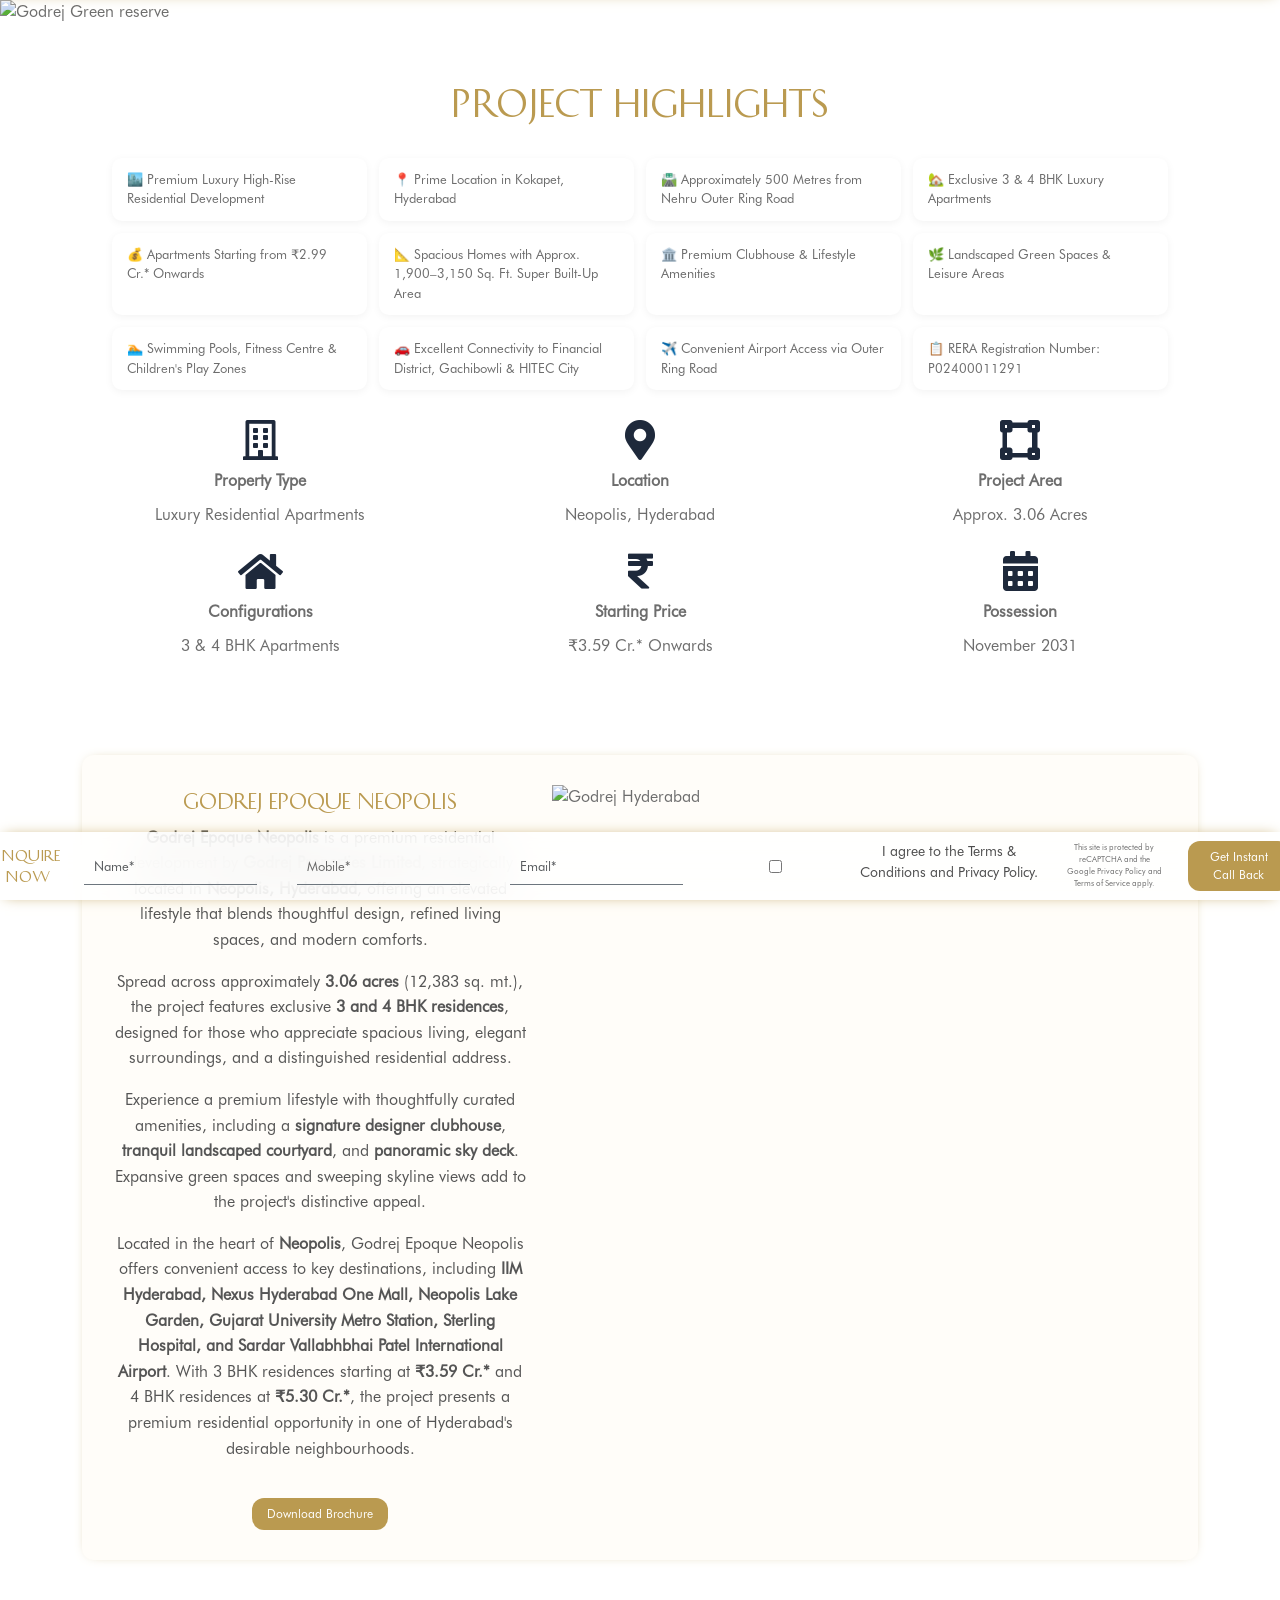
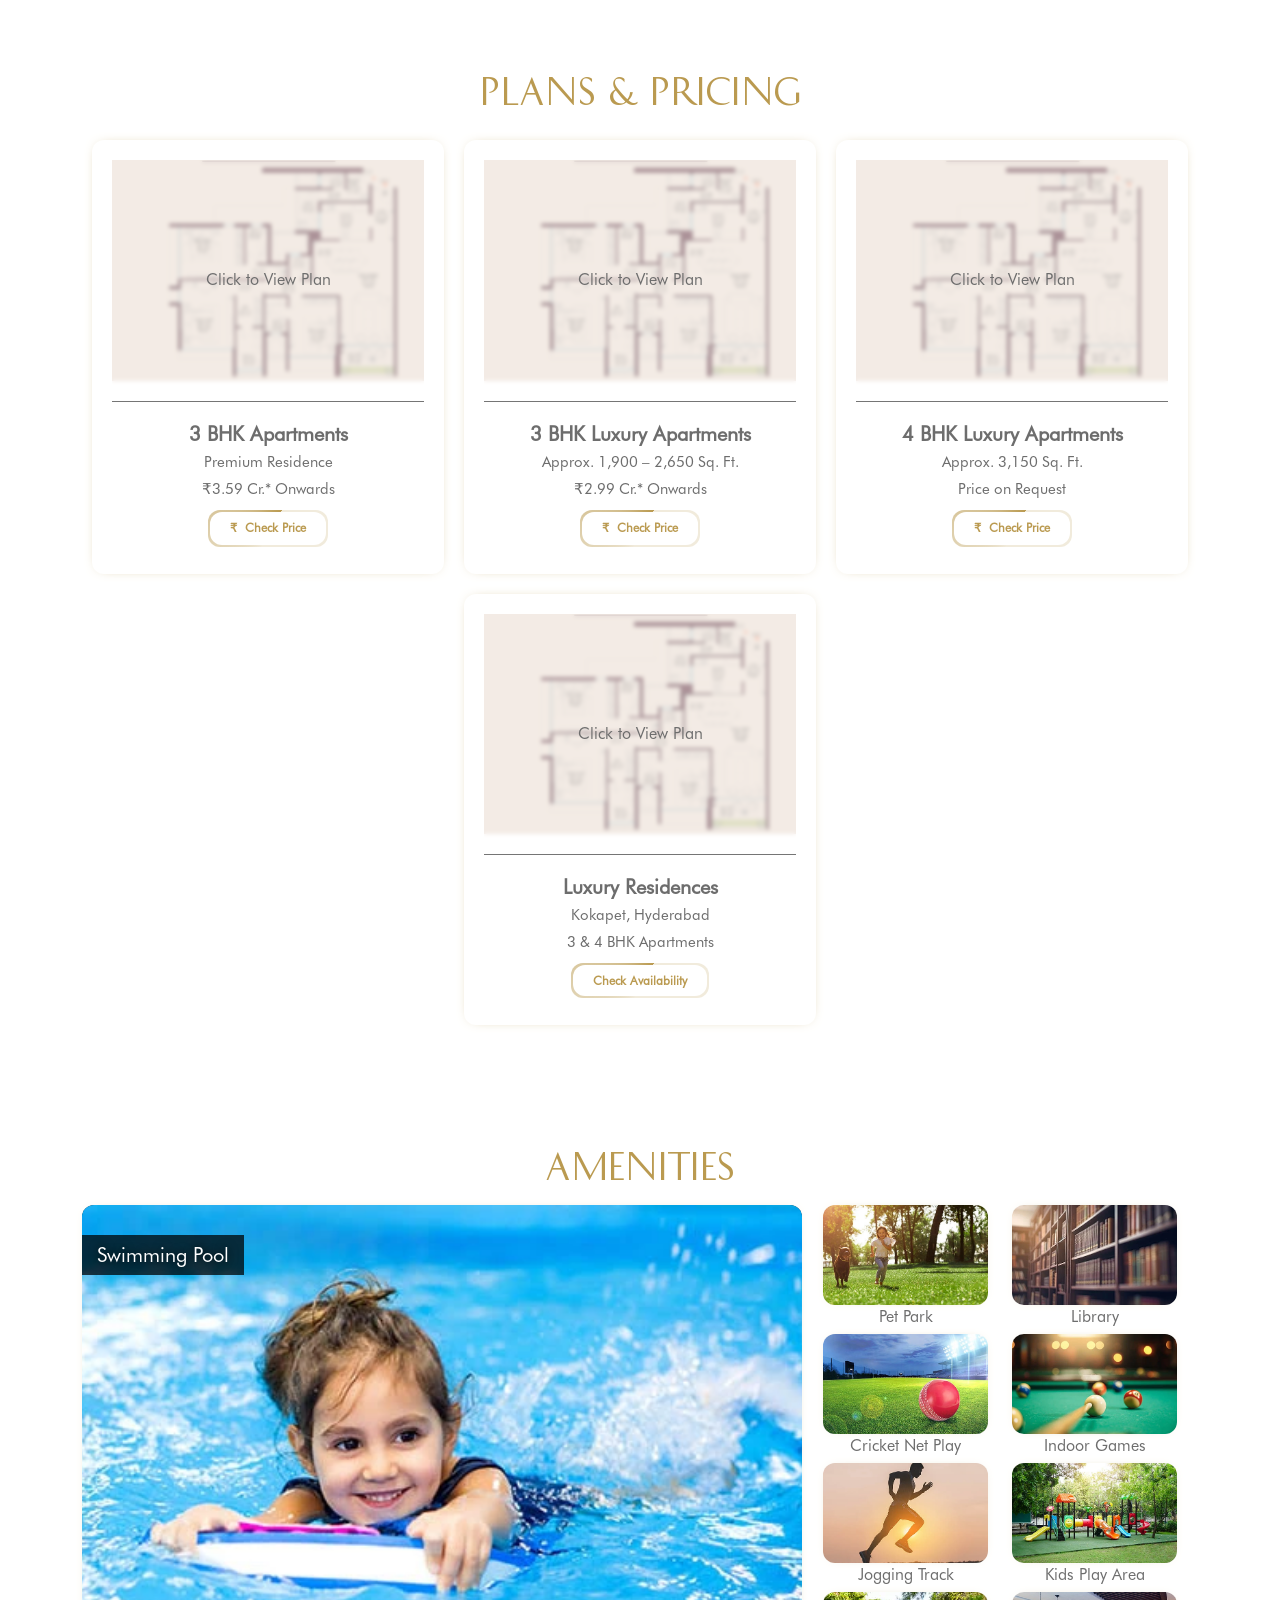
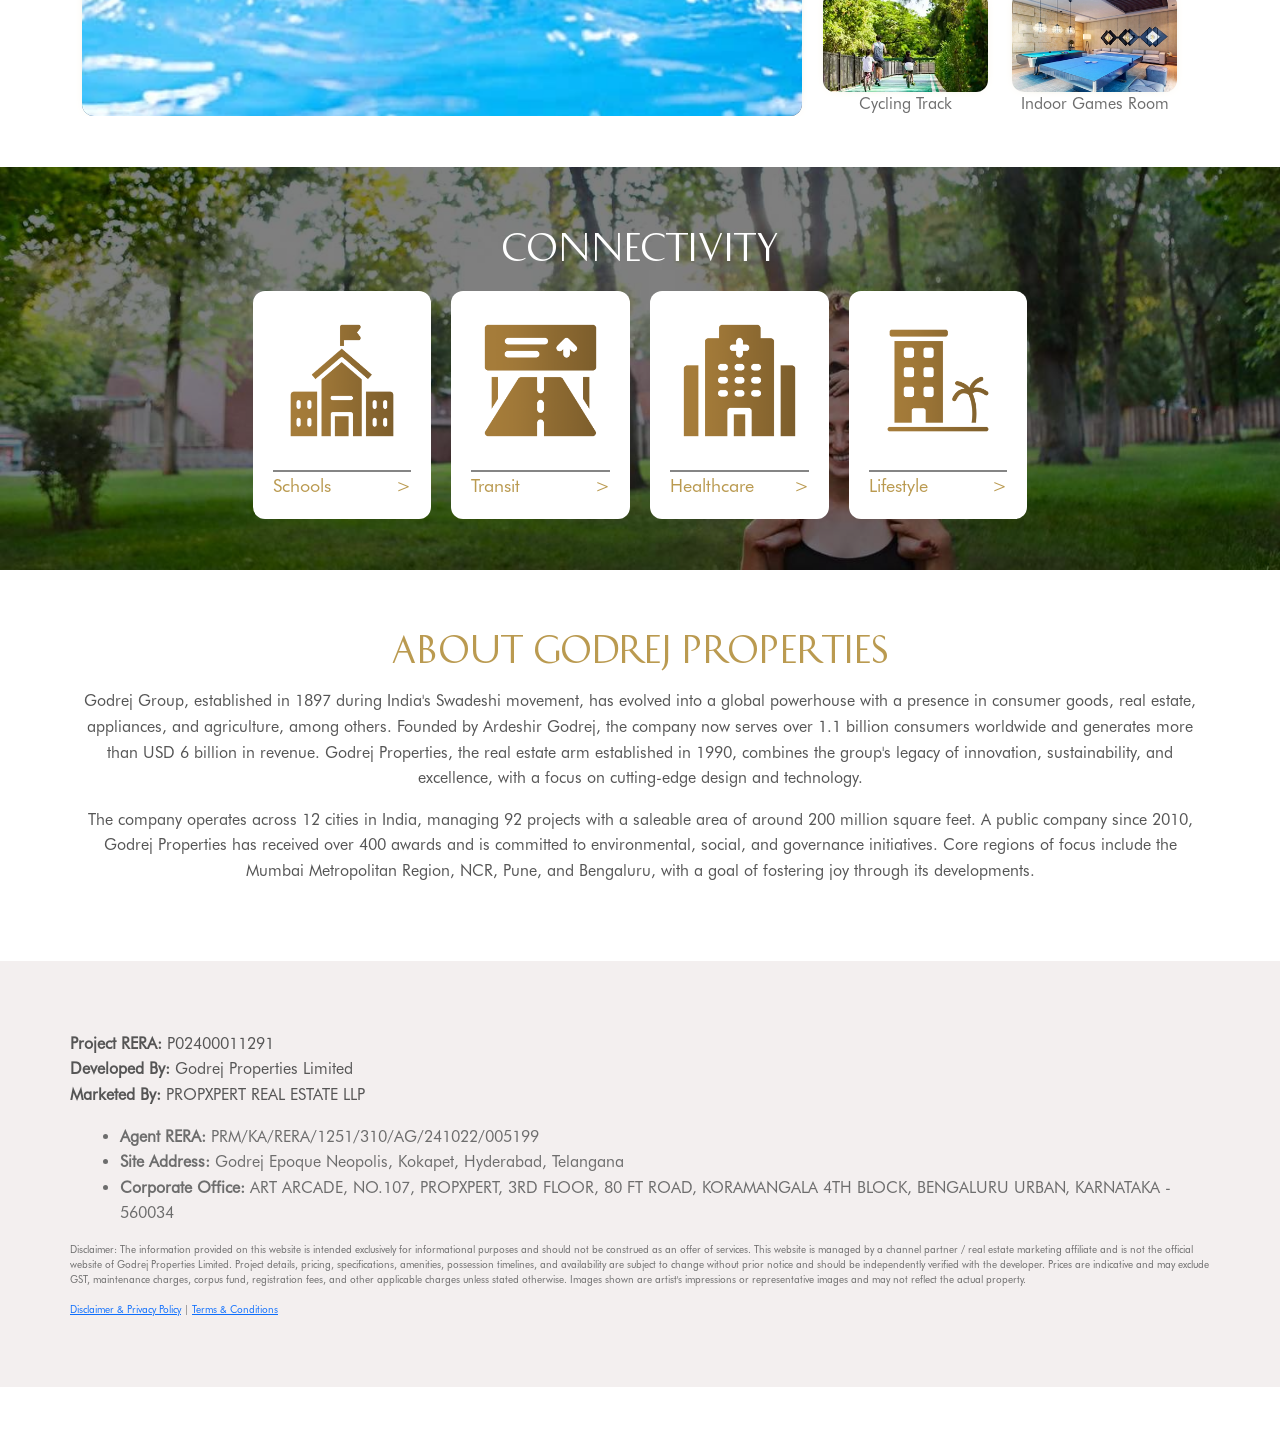
==== index.html @ 2b58d049 "first commit" ====
<!DOCTYPE html>

<html lang="en">

  <head>

    <meta charset="UTF-8">


<title>Godrej Epoque Neopolis, Kokapet, Hyderabad | 3 &amp; 4 BHK Luxury Apartments</title>

    <meta name="viewport" content="width=device-width, initial-scale=1" />



    <meta name="description" content="Godrej Epoque Neopolis – Neopolis is a premium Apartmentsted development on Old Dhamtari Road,  Hyderabad, offering Apartments from 1000–1800 sq. ft., 1000+ trees, 10+ themed gardens, world-class amenities, and exclusive pre-launch benefits.">

<meta name="keywords" content="Godrej Epoque Neopolis – Neopolis, Godrej  Hyderabad  Hyderabad, Godrej Apartments  Hyderabad, Godrej Properties  Hyderabad, Premium Apartments  Hyderabad, Old Dhamtari Road  Hyderabad, Godrej New Launch  Hyderabad, Residential Apartments  Hyderabad, Apartmentsted Development  Hyderabad, Godrej Epoque Neopolis – Neopolis  Hyderabad">





    <!-- Stylesheets -->



    <link rel="stylesheet" href="assets/css/docs.theme.min.css" media="print" onload="this.media='all'" />

    <noscript><link rel="stylesheet" href="assets/css/docs.theme.min.css"></noscript>

	  <link href="https://cdnjs.cloudflare.com/ajax/libs/font-awesome/5.15.1/css/all.min.css" rel="stylesheet" type="text/css" />





    <!-- Owl Stylesheets -->

    <link

      rel="stylesheet"

      href="assets/owlcarousel/owl.carousel.min.css"

       media="print" onload="this.media='all'"

    />

    <link

      rel="stylesheet"

      href="assets/owlcarousel/owl.theme.default.min.css"

       media="print" onload="this.media='all'"

    />





    <!-- Fonts -->



    <link rel="preconnect" href="https://fonts.googleapis.com">

    <link rel="preconnect" href="https://fonts.gstatic.com" crossorigin>



    <link rel="preload" href="https://fonts.googleapis.com/css2?family=Nanum+Myeongjo:wght@400;700;800&display=swap">



<!-- <link rel="icon" href="img/godrejfavicon.png" type="image/png"> -->

    <!-- Bootstrap -->



    <link href="https://cdn.jsdelivr.net/npm/bootstrap@5.1.3/dist/css/bootstrap.min.css" rel="stylesheet" crossorigin="anonymous" media="print" onload="this.media='all'" />

    <noscript><link rel="stylesheet" href="https://cdn.jsdelivr.net/npm/bootstrap@5.1.3/dist/css/bootstrap.min.css"></noscript>







    <link

      rel="stylesheet"

      href="https://cdn.jsdelivr.net/npm/intl-tel-input@24.3.4/build/css/intlTelInput.css"

    />

    <script

      src="https://code.jquery.com/jquery-3.7.1.min.js"

      integrity="sha256-/JqT3SQfawRcv/BIHPThkBvs0OEvtFFmqPF/lYI/Cxo="

      crossorigin="anonymous"

    ></script>

    <script src="https://code.jquery.com/ui/1.13.1/jquery-ui.min.js"></script>

    <link rel="stylesheet" href="https://code.jquery.com/ui/1.13.1/themes/base/jquery-ui.css">



    <link rel="stylesheet" href="css/slide-to-submit.css" />

 <script src="assets/owlcarousel/owl.carousel.min.js" ></script>

 <link rel="stylesheet" href="css/main.css" />








<style>



html,body{

  padding: 0;

  margin: 0;

  color: #6d6d6d;

}





</style>





<!-- Meta Pixel Code -->

<script>

!function(f,b,e,v,n,t,s)

{if(f.fbq)return;n=f.fbq=function(){n.callMethod?

n.callMethod.apply(n,arguments):n.queue.push(arguments)};

if(!f._fbq)f._fbq=n;n.push=n;n.loaded=!0;n.version='2.0';

n.queue=[];t=b.createElement(e);t.async=!0;

t.src=v;s=b.getElementsByTagName(e)[0];

s.parentNode.insertBefore(t,s)}(window, document,'script',

'https://connect.facebook.net/en_US/fbevents.js');

fbq('init', '1120155716761265');

fbq('track', 'PageView');

</script>

<noscript><img height="1" width="1" style="display:none"

src="https://www.facebook.com/tr?id=1120155716761265&ev=PageView&noscript=1"

/></noscript>

<!-- End Meta Pixel Code -->





  </head>



  <body class="FuturaBT-Book">



    <header>

         <div class="inner">

        <nav class="navbar navbar-expand-lg bg-body-tertiary">

          <div class="container-fluid">

            <a class="navbar-brand" href="#">

              <img loading="lazy" alt="Godrej  Hyderabad" src="./img/godrej_properties_logo.svg">



            </a>

            <button

              class="navbar-toggler"

              type="button"

              data-bs-toggle="collapse"

              data-bs-target="#navbarNav"

              aria-controls="navbarNav"

              aria-expanded="false"

              aria-label="Toggle navigation"

            >

              <span class="navbar-toggler-icon">



              </span>

            </button>

            <div class="collapse navbar-collapse" id="navbarNav">

              <ul class="navbar-nav">

                <li class="nav-item">

                  <a

                    class="nav-link active"

                    id="homenav"

                    aria-current="page"

                    href="#"

                    >Home</a

                  >

                </li>

                <li class="nav-item">

                  <a class="nav-link" href="#Highlights">Overview</a>

                </li>



                <li class="nav-item">

                  <a class="nav-link" href="#Configuration">Pricing</a>

                </li>



    <li class="nav-item">

                  <a class="nav-link" href="#Gallery">Gallery</a>

                </li>



                <li class="nav-item">

                  <a class="nav-link" href="#Aminities">Amenities</a>

                </li>





                <li class="nav-item">

                  <a class="nav-link" href="#Location">Connectivity</a>

                </li>

                <li class="nav-item">

                  <a class="nav-link" href="#About">About Developer</a>



                </li>

                <!-- <li class="nav-item">

                        <a class="nav-link disabled" aria-disabled="true">Disabled</a>

                      </li> -->

              </ul>

            </div>



              <div style="display: flex; align-items: center;" class="hidNavmenu">



              <div class="poppins-semibold hideContact phoneEnq poppins-regular" style="font-size: 14px; margin-right: 10px;">

                    <img loading="lazy" alt="Ocean Towers" style="width: 30px" src="./img/callus.gif" alt="">

                    +91 8971140300



              </div>

              <button

              class="enquireNowBtn formPopTrigger"

              data-formtype="Download Brochure"

            >

              <!-- <img loading="lazy" alt="Godrej City" src="./img/downloadnew.gif" alt=""> -->



              Download Brochure

            </button>

            </div>

            <button

              class="enquireNowBtn formPopTrigger"

              id="popload"

              style="display: none"

              data-formtype="Enquire Now"

            >

              Enquire Now

            </button>

          </div>

        </nav>

      </div>

    </header>



    <section class="banner active" id="banner">

      <div class="bannerShrink">



	<div class="carousel-item active">

					<img src="./img/Neopolis_banner.avif" class="d-none d-md-block" style="width: 100%;" alt="Godrej Green reserve">

					<img src="./img/Godrej_Epoque Neopolis_vertical.png" class="d-block d-md-none full-screen-img" alt="Godrej Green reserve">

				</div>



  <!-- <video class="videobanner" autoplay="" muted="" loop="" playsinline="" id="vid" preload="auto" class="fullscreen-bg__video">

        <source class="item" src="./img/greenbn.mp4" poster="thumb-without-logo.png" type="video/mp4" media="(max-width: 768px)" type="video/mp4">

        <source class="item" src="./img/bannermn.mp4" poster="thumb-without-logo.png" media="(min-width: 769px)" type="video/mp4">



      </video> -->



       


          <!-- <div class="offerImage">

            <img loading="lazy" src="./img/banner.png" alt="">

          </div> -->











        </div>



      </div>



    </section>







    <!-- hello -->



    <section class="Highlights" id="Highlights" data-index="">

 <div class="container">

  <div class="top">
    <div class="sectitle HistoryPro">Project Highlights</div>
  </div>


<div class="highlight-grid">

  <div class="highlight-item">🏙️ Premium Luxury High-Rise Residential Development</div>

  <div class="highlight-item">📍 Prime Location in Kokapet, Hyderabad</div>

  <div class="highlight-item">🛣️ Approximately 500 Metres from Nehru Outer Ring Road</div>

  <div class="highlight-item">🏡 Exclusive 3 &amp; 4 BHK Luxury Apartments</div>

  <div class="highlight-item">💰 Apartments Starting from ₹2.99 Cr.* Onwards</div>

  <div class="highlight-item">📐 Spacious Homes with Approx. 1,900–3,150 Sq. Ft. Super Built-Up Area</div>

  <div class="highlight-item">🏛️ Premium Clubhouse &amp; Lifestyle Amenities</div>

  <div class="highlight-item">🌿 Landscaped Green Spaces &amp; Leisure Areas</div>

  <div class="highlight-item">🏊 Swimming Pools, Fitness Centre &amp; Children's Play Zones</div>

  <div class="highlight-item">🚗 Excellent Connectivity to Financial District, Gachibowli &amp; HITEC City</div>

  <div class="highlight-item">✈️ Convenient Airport Access via Outer Ring Road</div>

  <div class="highlight-item">📋 RERA Registration Number: P02400011291</div>

</div>


</div>


<div class="container">

  <div class="types">

  <ul class="property-list">

  <li>
    <div>
      <i class="far fa-building"></i>
      <strong>Property Type</strong>
      <span>Luxury Residential Apartments</span>
    </div>
  </li>

  <li>
    <div>
      <i class="fas fa-map-marker-alt"></i>
      <strong>Location</strong>
      <span>Neopolis, Hyderabad</span>
    </div>
  </li>

  <li>
    <div>
      <i class="fas fa-vector-square"></i>
      <strong>Project Area</strong>
      <span>Approx. 3.06 Acres</span>
    </div>
  </li>

  <li>
    <div>
      <i class="fas fa-home"></i>
      <strong>Configurations</strong>
      <span>3 &amp; 4 BHK Apartments</span>
    </div>
  </li>

  <li>
    <div>
      <i class="fas fa-rupee-sign"></i>
      <strong>Starting Price</strong>
      <span>₹3.59 Cr.* Onwards</span>
    </div>
  </li>

  <li>
    <div>
      <i class="fas fa-calendar-alt"></i>
      <strong>Possession</strong>
      <span>November 2031</span>
    </div>
  </li>

</ul>

  </div>

</div>


  <br />
  <br />
  <br />
  <br />


  <div class="container">

    <div class="downloadBrochureOuter altBack">

      <div class="row">

      <div class="col-12 col-md-5">

  <div class="dnTextOuter">

   <div class="dnTextInner" style="font-size: 14px;">

  <div class="sectitle HistoryPro appearText"
       style="margin-bottom:10px; font-size:20px;">
    Godrej Epoque Neopolis
  </div>

  <div class="aboutContent">

    <p>
      <strong>Godrej Epoque Neopolis</strong> is a premium residential development by
      <strong>Godrej Properties Limited</strong>, strategically located in
      <strong>Neopolis, Hyderabad</strong>, offering an elevated lifestyle
      that blends thoughtful design, refined living spaces, and modern comforts.
    </p>

    <p>
      Spread across approximately <strong>3.06 acres</strong>
      (12,383 sq. mt.), the project features exclusive
      <strong>3 and 4 BHK residences</strong>, designed for those who appreciate
      spacious living, elegant surroundings, and a distinguished residential address.
    </p>

    <p>
      Experience a premium lifestyle with thoughtfully curated amenities,
      including a <strong>signature designer clubhouse</strong>,
      <strong>tranquil landscaped courtyard</strong>, and
      <strong>panoramic sky deck</strong>. Expansive green spaces and sweeping
      skyline views add to the project's distinctive appeal.
    </p>

    <p>
      Located in the heart of <strong>Neopolis</strong>, Godrej Epoque Neopolis offers
      convenient access to key destinations, including
      <strong>IIM Hyderabad, Nexus Hyderabad One Mall, Neopolis Lake Garden,
      Gujarat University Metro Station, Sterling Hospital, and Sardar Vallabhbhai
      Patel International Airport</strong>. With 3 BHK residences starting at
      <strong>₹3.59 Cr.*</strong> and 4 BHK residences at
      <strong>₹5.30 Cr.*</strong>, the project presents a premium residential
      opportunity in one of Hyderabad's desirable neighbourhoods.
    </p>

    <!-- <p>
      The project has an expected possession timeline of
      <strong>November 2031</strong>. Discover thoughtfully designed residences
      that bring together contemporary architecture, lifestyle amenities, and
      urban connectivity.
    </p> -->

  </div>

  <br>

  <div class="dnBroBtnOuter">

    <a href="./brochure.pdf"
       id="aboutDB"
       download="Godrej-Epoque Neopolis-Brochure">

      <button
        class="enquireNowBtn formPopTrigger appearText zoomIn"
        data-formtype="Download Brochure">

        Download Brochure

      </button>

    </a>

  </div>

</div>

  </div>

</div>

        <div class="col-12 col-md-7">

          <div class="dnHeroimageOuter videoTigger appearText zoomIn"
               id="mainVideo">

            <img
              loading="lazy"
              src="./img/Neopolis_over.png"
              alt="Godrej  Hyderabad">

          </div>

        </div>

      </div>

    </div>

  </div>

</section>





    <style>

      .custom0 .item{

        transition: .2s ease-in;

      }

      .owlactiveclass{

        transform: scale(1.1) !important;

      }

    </style>

    <script>

      $(document).ready(function () {

        var owl = $(".custom0");



        owl.owlCarousel({

          margin: 20,

          nav: true,

          loop: false,

          dots: false,



          responsive: {

            0: {

              loop: true,

              margin: 10,

              center: true,

              startPosition: 0,

              nav: true,

              navElement: "v",

              slideBy: 1,

              // autoWidth: true,

              items: 1.3,

            },

            600: {

              items: 3,

            },

            1000: {

              loop: true,

              center: true,

              dots: false,

              startPosition: 0,

              nav: true,

              navElement: "v",

              slideBy: 1,

              // autoWidth: true,

              items: 4,

            },

            // 1380: {

            //   loop: false,

            //   center: true,

            //   dots: false,

            //   startPosition: 1,

            //   nav: true,

            //   // autoWidth: true,

            //   items: 4.5,

            // },

          },

        });

        owl.on('changed.owl.carousel', function(event) {



          setTimeout(()=>{

// $(event.target).find('.owl-item').css('owlactiveclass');

var currentItem = $(event.target).find('.owl-item.center .item');



    // Remove 'active' class from all items

      $(event.target).find('.owl-item .item').removeClass('owlactiveclass');



      // Add 'active' class to the current item

      currentItem.addClass('owlactiveclass');

          },100)







            })

      });

    </script>













    <section class="Configuration" id="Configuration" data-element="">

      <div class="container">

        <div class="top">

          <div class="sectitle HistoryPro  appearText">Plans & Pricing</div>



        </div>











        <div class="bottom">

          <div class="bodyContent">

            <!-- <div class="owl-carousel custom2 owl-theme appearText"> -->



              <div id="tower2" class="hideConfig showConfig">

              <div class="row">















<!-- 3 BHK -->
<div class="item col-12 col-md-4" id="3BHK">

  <div class="fpOuter zoomIn altBack">

    <div class="floorplanImg floorplanbackDrop formPopTrigger"
      data-formtype="View Floor Plan"
      data-configDetails="3 BHK"
      data-redirect="3BHK">

      <img
        loading="lazy"
        src="img/floorplan/floorplan1.webp"
        alt="Godrej Epoque Neopolis 3 BHK Apartment Floor Plan">

    </div>

    <div class="floorPlanBottom">

      <div class="congigDetails">
        <span style="font-size:20px;">
          <b>3 BHK Apartments</b><br>
          <font style="font-size:15px;">Premium Residence</font><br>
          <font style="font-size:15px;">₹3.59 Cr.* Onwards</font>
        </span>
      </div>

      <div class="AnimatePrice">
        <div
          class="enquireNowBtn formPopTrigger"
          data-formtype="Check Price"
          data-configDetails="3 BHK"
          data-redirect="3BHK">

          <b>
            <span class="starting">Price&nbsp;</span>
            <span class="actual_price">
              <span style="font-family: monospace">₹</span>&nbsp; Check Price
            </span>
          </b>

        </div>
      </div>

    </div>
  </div>
</div>



<!-- 3 BHK -->
<div class="item col-12 col-md-4" id="3BHK">

  <div class="fpOuter zoomIn altBack">

    <div class="floorplanImg floorplanbackDrop formPopTrigger"
      data-formtype="View Floor Plan"
      data-configDetails="3 BHK"
      data-redirect="3BHK">

      <img
        loading="lazy"
        src="img/floorplan/floorplan1.webp"
        alt="Godrej Epoque Neopolis 3 BHK Apartment Floor Plan">

    </div>

    <div class="floorPlanBottom">

      <div class="congigDetails">
        <span style="font-size:20px;">
          <b>3 BHK Luxury Apartments</b><br>
          <font style="font-size:15px;">Approx. 1,900 – 2,650 Sq. Ft.</font><br>
          <font style="font-size:15px;">₹2.99 Cr.* Onwards</font>
        </span>
      </div>

      <div class="AnimatePrice">
        <div
          class="enquireNowBtn formPopTrigger"
          data-formtype="Check Price"
          data-configDetails="3 BHK"
          data-redirect="3BHK">

          <b>
            <span class="starting">Price&nbsp;</span>
            <span class="actual_price">
              <span style="font-family: monospace">₹</span>&nbsp; Check Price
            </span>
          </b>

        </div>
      </div>

    </div>
  </div>
</div>


<!-- 4 BHK -->
<div class="item col-12 col-md-4" id="4BHK">

  <div class="fpOuter zoomIn altBack">

    <div class="floorplanImg floorplanbackDrop formPopTrigger"
      data-formtype="View Floor Plan"
      data-configDetails="4 BHK"
      data-redirect="4BHK">

      <img
        loading="lazy"
        src="img/floorplan/floorplan1.webp"
        alt="Godrej Epoque Neopolis 4 BHK Apartment Floor Plan">

    </div>

    <div class="floorPlanBottom">

      <div class="congigDetails">
        <span style="font-size:20px;">
          <b>4 BHK Luxury Apartments</b><br>
          <font style="font-size:15px;">Approx. 3,150 Sq. Ft.</font><br>
          <font style="font-size:15px;">Price on Request</font>
        </span>
      </div>

      <div class="AnimatePrice">
        <div
          class="enquireNowBtn formPopTrigger"
          data-formtype="Check Price"
          data-configDetails="4 BHK"
          data-redirect="4BHK">

          <b>
            <span class="starting">Price&nbsp;</span>
            <span class="actual_price">
              <span style="font-family: monospace">₹</span>&nbsp; Check Price
            </span>
          </b>

        </div>
      </div>

    </div>
  </div>
</div>


<!-- Luxury Residences -->
<div class="item col-12 col-md-4" id="Luxury-Residences">

  <div class="fpOuter zoomIn altBack">

    <div class="floorplanImg floorplanbackDrop formPopTrigger"
      data-formtype="View Floor Plan"
      data-configDetails="Luxury Residences"
      data-redirect="Luxury-Residences">

      <img
        loading="lazy"
        src="img/floorplan/floorplan1.webp"
        alt="Godrej Epoque Neopolis Luxury Residences">

    </div>

    <div class="floorPlanBottom">

      <div class="congigDetails">
        <span style="font-size:20px;">
          <b>Luxury Residences</b><br>
          <font style="font-size:15px;">Kokapet, Hyderabad</font><br>
          <font style="font-size:15px;">3 &amp; 4 BHK Apartments</font>
        </span>
      </div>

      <div class="AnimatePrice">
        <div
          class="enquireNowBtn formPopTrigger"
          data-formtype="Check Price"
          data-configDetails="Luxury Residences"
          data-redirect="Luxury-Residences">

          <b>
            <span class="starting">Enquire&nbsp;</span>
            <span class="actual_price">Check Availability</span>
          </b>

        </div>
      </div>

    </div>
  </div>
</div>



<!-- 4 BHK - L -->

              </div>

            </div>















            </div>

            <!-- </div> -->

          </div>

        </div>

      </div>

    </section>



    <script>

      $(document).ready(function () {

        var owl = $(".custom2");

        owl.owlCarousel({

          margin: 10,

          nav: true,

          loop: true,

          startPosition: 0,

          navElement: "v",

          center: true,

          dots: false,

          responsive: {

            0: {

              margin: 25,

              loop: false,

              center: false,

              dots: false,

              startPosition: 0,

              nav: true,

              navElement: "v",

              slideBy: 1,

              // autoWidth: true,

              items: 3,

            },

            600: {

              margin: 25,

              loop: false,

              center: false,

              dots: false,

              startPosition: 0,

              nav: true,

              navElement: "v",

              slideBy: 1,

              // autoWidth: true,

              items: 3,

            },

            1000: {

              margin: 25,

              loop: false,

              center: false,

              dots: false,

              startPosition: 0,

              nav: true,

              navElement: "v",

              slideBy: 1,

              // autoWidth: true,

              items: 3,

            },

            // 1380: {

            //   margin: 25,

            //   loop: false,

            //   center: true,

            //   dots: false,

            //   startPosition: 1,

            //   nav: true,

            //   // autoWidth: true,

            //   items: 4.5,

            // },

          },

        });

      });

    </script>



 <!-- <section class="Gallery" id="Gallery" data-index="">

      <div class="container">

        <div class="top">

          <div class="sectitle HistoryPro  appearText">Gallery</div>

         

        </div>

      </div>



      <div class="bodyContent nanum-myeongjo-regular  ">

        <div class="owl-carousel custom1 owl-theme appearText">





          <div class="item zoomImg zoomIn">

            <img loading="lazy" alt="Godrej  Hyderabad,  Hyderabad" src="./img/bannerg2.jpg" />

          </div>

          <div class="item zoomImg zoomIn">

            <img loading="lazy" alt="Godrej  Hyderabad,  Hyderabad" src="./img/bannerg3.jpg" />

          </div>



          <div class="item zoomImg zoomIn">

            <img loading="lazy" alt="Godrej  Hyderabad,  Hyderabad" src="./img/banarghata1.jpg" />

          </div>



          <div class="item zoomImg zoomIn">

            <img loading="lazy" alt="Godrej  Hyderabad,  Hyderabad" src="./img/bannargh4.jpg" />

          </div>
          <div class="item zoomImg zoomIn">

            <img loading="lazy" alt="Godrej  Hyderabad,  Hyderabad" src="./img/gallery/gal07.webp" />

          </div>




        </div>

      </div>

    </section> -->



    <script>

      $(document).ready(function () {

        var owl = $(".custom1");

        owl.owlCarousel({

          margin: 15,

          nav: true,

          loop: true,

          responsive: {

            0: {

              loop: true,

              center: true,

              dots: false,

              startPosition: 1,

              nav: true,

              navElement: "v",

              slideBy: 1,

              
              items: 1.2,

            },

            600: {

              items: 3,

            },

            1000: {

              loop: true,

              center: true,

              dots: false,

              startPosition: 0,

              nav: true,

              navElement: "v",

              slideBy: 1,

              
              

              items: 3,

            },

            
          },

        });

      });

    </script>










    <section class="Aminities" id="Aminities" data-element="">

      <div class="container">

        <div class="top">

          <div class="sectitle HistoryPro  appearText">Amenities</div>

          

        </div>







        <div class="amiOuter">

        <div class="row">

          <div class="col-md-8">

            <div class="displayImage">

              <div class="wideImg appearText" id="amiImg">



                <div class="AmiName">Swimming Pool</div>

                <img loading="lazy" alt="Godrej  Hyderabad,  Hyderabad"

                  src="./img/amenities/Amenities-1.webp"

                  class="swap-not-active"

                  style="z-index: 1"

                  alt=""

                />

                <img loading="lazy" alt="Godrej  Hyderabad,  Hyderabad"

                  src="./img/amenities/Amenities-2.webp"

                  class="swap-active"

                  style="z-index: 2"

                  alt=""

                />

              </div>



            </div>

          </div>

          <div class="col-md-4">

            <div class="row" id="amiBtn">

              <div class="col-5 col-md-6 appearText">

                <div class="imgBtn zoomIn">

                  <img loading="lazy" alt="Godrej  Hyderabad,  Hyderabad" src="./img/amenities/Amenities-3.webp" alt="" />

                </div>

                <div class="imgtext">Pet Park</div>

              </div>

              <div class="col-7 col-md-6 appearText">

                <div class="imgBtn zoomIn">

                  <img loading="lazy" alt="Godrej  Hyderabad,  Hyderabad" src="./img/amenities/Amenities-4.webp" alt="" />

                </div>

                <div class="imgtext">Library</div>

              </div>

              <div class="w-100"></div>

              <div class="col-7 col-md-6  appearText">

                <div class="imgBtn zoomIn">

                  <img loading="lazy" alt="Godrej  Hyderabad,  Hyderabad" src="./img/amenities/Amenities-5.webp" alt="" />

                </div>

                <div class="imgtext">Cricket Net Play</div>

              </div>

              <div class="col-5 col-md-6 appearText">

                <div class="imgBtn zoomIn">

                  <img loading="lazy" alt="Godrej  Hyderabad,  Hyderabad" src="./img/amenities/Amenities-6.webp" alt="" />

                </div>

                <div class="imgtext">Indoor Games</div>

              </div>



              <div class="w-100"></div>

              <div class="col-5 col-md-6  appearText">

                <div class="imgBtn zoomIn">

                  <img loading="lazy" alt="Godrej  Hyderabad,  Hyderabad" src="./img/amenities/Amenities-7.webp" alt="" />

                </div>

                <div class="imgtext">Jogging Track</div>

              </div>

              <div class="col-7 col-md-6 appearText">

                <div class="imgBtn zoomIn">

                  <img loading="lazy" alt="Godrej  Hyderabad,  Hyderabad" src="./img/amenities/Amenities-8.webp" alt="" />

                </div>

                <div class="imgtext">Kids Play Area</div>

              </div>



              <div class="w-100"></div>

              <div class="col-7 col-md-6  appearText">

                <div class="imgBtn zoomIn">

                  <img loading="lazy" alt="Godrej  Hyderabad,  Hyderabad" src="./img/amenities/woodscpe_cyclingtrack.webp" alt="" />

                </div>

                <div class="imgtext" style="margin-bottom: 0px">

                  Cycling Track

                </div>

              </div>

              <div class="col-5 col-md-6  appearText">

                <div class="imgBtn zoomIn">

                  <img loading="lazy" alt="Godrej  Hyderabad,  Hyderabad" src="./img/amenities/woodscpe_indoorgamesroom.webp" alt="" />

                </div>

                <div class="imgtext" style="margin-bottom: 0px">

Indoor Games Room
                </div>

              </div>





            </div>

          </div>

        </div>

      </div>

      </div>

    </section>







    <section class="Location" id="Location" data-index="">

      <div class="container">

        <div class="top">

          <div class="sectitle HistoryPro  appearText">Connectivity</div>

          <!-- <div class="secsubtitle    appearText">

            This is Subtitle of project Connectivity

          </div> -->

        </div>





        <div class="bodyContent FuturaBT-Book   appearText">







              <div class="outerLoc" >





                <div class="colnew" >

                  <div class="expandConnect" id="connectLoc">

                    <div class="closeExpand">×</div>

                    <div class="locTabsOuter zoomIn">

                      <div class="locIcon">

                        <img loading="lazy" alt="Godrej  Hyderabad,  Hyderabad" src="./img/connectivity/education.png" alt="">

                      </div>

                      <div class="locItems">

                        <span>Schools</span><span>></span>

                      </div>

                    </div>

                    <div class="conContent" >

                      <div class="conContentInner">

        
<ul>
  <li>🎓 <strong>University of Hyderabad</strong> – Approx. 20 mins*</li>
  <li>🎓 <strong>Indian School of Business (ISB)</strong> – Approx. 15 mins*</li>
  <li>🎓 <strong>Oakridge International School</strong> – Approx. 15 mins*</li>
  <li>🏫 <strong>Delhi Public School, Khajaguda</strong> – Approx. 20 mins*</li>
</ul>





                      </div>



                    </div>

                  </div>

                </div>





                <div class="colnew" >

                  <div class="expandConnect" id="connectLoc">

                    <div class="closeExpand">×</div>

                    <div class="locTabsOuter zoomIn">

                      <div class="locIcon">

                        <img loading="lazy" alt="Godrej  Hyderabad,  Hyderabad" src="./img/connectivity/transit.png" alt="">

                      </div>

                      <div class="locItems   ">

                        <span>Transit</span><span>></span>

                      </div>

                    </div>

                    <div class="conContent" >

                      <div class="conContentInner">
  
<ul>
  <li>✈️ <strong>Rajiv Gandhi International Airport</strong> – Approx. 26 km*</li>
  <li>🚗 <strong>Financial District</strong> – Approx. 2 km*</li>
  <li>🏢 <strong>Gachibowli IT Hub</strong> – Approx. 8 km*</li>
  <li>💻 <strong>HITEC City</strong> – Approx. 12 km*</li>
  <li>🛣️ <strong>Nehru Outer Ring Road</strong> – Approx. 500 metres*</li>
</ul>




                      </div>



                    </div>

                  </div>

                </div>





                <div class="colnew" >

                  <div class="expandConnect" id="connectLoc">

                    <div class="closeExpand">×</div>

                    <div class="locTabsOuter zoomIn">

                      <div class="locIcon">

                        <img loading="lazy" alt="Godrej  Hyderabad,  Hyderabad" src="./img/connectivity/hospital.png" alt="">

                      </div>

                      <div class="locItems   ">

                        <span>Healthcare</span><span>></span>

                      </div>

                    </div>

                    <div class="conContent" >

                      <div class="conContentInner">

<ul>
  <li>🏥 <strong>Continental Hospitals</strong> – Gachibowli</li>
  <li>🏥 <strong>AIG Hospitals</strong> – Gachibowli</li>
  <li>🏥 <strong>CARE Hospitals</strong> – HITEC City</li>
  <li>🚗 <strong>Financial District</strong> – Approx. 2 km*</li>
  <li>📍 <strong>Kokapet, Hyderabad</strong> – Prime Residential Location</li>
</ul>

                      </div>



                    </div>

                  </div>

                </div>





                <div class="colnew" >

                  <div class="expandConnect" id="connectLoc">

                    <div class="closeExpand">×</div>

                    <div class="locTabsOuter zoomIn">

                      <div class="locIcon">

                        <img loading="lazy" alt="Godrej  Hyderabad,  Hyderabad" src="./img/connectivity/lifestyle.png" alt="">

                      </div>

                      <div class="locItems   ">

                        <span>Lifestyle</span><span>></span>

                      </div>

                    </div>

                    <div class="conContent" >

                      <div class="conContentInner">

          
<ul>
  <li>🛍️ <strong>Inorbit Mall, Cyberabad</strong> – Madhapur</li>
  <li>🛍️ <strong>Sarath City Capital Mall</strong> – Kondapur</li>
  <li>🌳 <strong>Osman Sagar (Gandipet Lake)</strong> – Nearby Leisure Destination</li>
  <li>🌿 <strong>Kokapet Eco Park</strong> – Outdoor Recreation</li>
  <li>✨ <strong>Financial District</strong> – Premium Business &amp; Lifestyle Hub</li>
  <li>🍽️ <strong>Dining &amp; Entertainment Destinations</strong> – Across Gachibowli and HITEC City</li>
</ul>




                      </div>



                    </div>

                  </div>

                </div>

              </div>



              <div class="locMap zoomImg">

                <img loading="lazy" alt="Godrej  Hyderabad,  Hyderabad" src="./img/locmap2.jpg" alt="">

              </div>



              <div class="locMobile">

                <div class="accordion accordion-flush" id="accordionFlushExample">

                  <div class="accordion-item">

                    <h2 class="accordion-header">

                      <button class="accordion-button collapsed" type="button" data-bs-toggle="collapse" data-bs-target="#flush-collapseOne" aria-expanded="false" aria-controls="flush-collapseOne">

                        <img loading="lazy" alt="Godrej  Hyderabad,  Hyderabad" src="./img/connectivity/education.png" alt="">

                        Schools

                      </button>

                    </h2>

                    <div id="flush-collapseOne" class="accordion-collapse collapse" data-bs-parent="#accordionFlushExample">

                      <div class="accordion-body">

         
<ul>
  <li>🎓 <strong>University of Hyderabad</strong> – Approx. 20 mins*</li>
  <li>🎓 <strong>Indian School of Business (ISB)</strong> – Approx. 15 mins*</li>
  <li>🎓 <strong>Oakridge International School</strong> – Approx. 15 mins*</li>
  <li>🏫 <strong>Delhi Public School, Khajaguda</strong> – Approx. 20 mins*</li>
</ul>

                      </div>

                    </div>

                  </div>

                  <div class="accordion-item">

                    <h2 class="accordion-header">

                      <button class="accordion-button collapsed" type="button" data-bs-toggle="collapse" data-bs-target="#flush-collapseTwo" aria-expanded="false" aria-controls="flush-collapseTwo">

                        <img loading="lazy" alt="Godrej  Hyderabad,  Hyderabad" src="./img/connectivity/transit.png" alt="">

                       Transit

                      </button>

                    </h2>

                    <div id="flush-collapseTwo" class="accordion-collapse collapse" data-bs-parent="#accordionFlushExample">

                      <div class="accordion-body">

<ul>
  <li>✈️ <strong>Rajiv Gandhi International Airport</strong> – Approx. 26 km*</li>
  <li>🚗 <strong>Financial District</strong> – Approx. 2 km*</li>
  <li>🏢 <strong>Gachibowli IT Hub</strong> – Approx. 8 km*</li>
  <li>💻 <strong>HITEC City</strong> – Approx. 12 km*</li>
  <li>🛣️ <strong>Nehru Outer Ring Road</strong> – Approx. 500 metres*</li>
</ul>


                      </div>

                    </div>

                  </div>

                  <div class="accordion-item">

                    <h2 class="accordion-header">

                      <button class="accordion-button collapsed" type="button" data-bs-toggle="collapse" data-bs-target="#flush-collapseThree" aria-expanded="false" aria-controls="flush-collapseThree">

                        <img loading="lazy" alt="Godrej  Hyderabad,  Hyderabad" src="./img/connectivity/hospital.png" alt="">

                        Healthcare

                      </button>

                    </h2>

                    <div id="flush-collapseThree" class="accordion-collapse collapse" data-bs-parent="#accordionFlushExample">

                      <div class="accordion-body">

              
<ul>
  <li>🏥 <strong>Continental Hospitals</strong> – Gachibowli</li>
  <li>🏥 <strong>AIG Hospitals</strong> – Gachibowli</li>
  <li>🏥 <strong>CARE Hospitals</strong> – HITEC City</li>
  <li>🚗 <strong>Financial District</strong> – Approx. 2 km*</li>
  <li>📍 <strong>Kokapet, Hyderabad</strong> – Prime Residential Location</li>
</ul>

                      </div>

                    </div>

                  </div>



                  <div class="accordion-item">

                    <h2 class="accordion-header">

                      <button class="accordion-button collapsed" type="button" data-bs-toggle="collapse" data-bs-target="#flush-collapseFour" aria-expanded="false" aria-controls="flush-collapseThree">

                        <img loading="lazy" alt="Godrej  Hyderabad,  Hyderabad" src="./img/connectivity/lifestyle.png" alt="">

                        Lifestyle & Entertainment

                      </button>

                    </h2>

                    <div id="flush-collapseFour" class="accordion-collapse collapse" data-bs-parent="#accordionFlushExample">

                      <div class="accordion-body">

      
<ul>
  <li>🛍️ <strong>Inorbit Mall, Cyberabad</strong> – Madhapur</li>
  <li>🛍️ <strong>Sarath City Capital Mall</strong> – Kondapur</li>
  <li>🌳 <strong>Osman Sagar (Gandipet Lake)</strong> – Nearby Leisure Destination</li>
  <li>🌿 <strong>Kokapet Eco Park</strong> – Outdoor Recreation</li>
  <li>✨ <strong>Financial District</strong> – Premium Business &amp; Lifestyle Hub</li>
  <li>🍽️ <strong>Dining &amp; Entertainment Destinations</strong> – Across Gachibowli and HITEC City</li>
</ul>

                      </div>

                    </div>

                  </div>

                </div>

              </div>





        </div>



      </div>

    </section>

 

          


    <section class="About" id="About" data-index="">

      <div class="container">

        <div class="top">

          <div class="sectitle HistoryPro  appearText">About Godrej Properties</div>

        </div>



        <div class="bodyContent appearText">

          <div class="aboutSection">

       <p>Godrej Group, established in 1897 during India's Swadeshi movement, has evolved into a global powerhouse with a presence in consumer goods, real estate, appliances, and agriculture, among others. Founded by Ardeshir Godrej, the company now serves over 1.1 billion consumers worldwide and generates more than USD 6 billion in revenue. Godrej Properties, the real estate arm established in 1990, combines the group's legacy of innovation, sustainability, and excellence, with a focus on cutting-edge design and technology.
</p>
<p>The company operates across 12 cities in India, managing 92 projects with a saleable area of around 200 million square feet. A public company since 2010, Godrej Properties has received over 400 awards and is committed to environmental, social, and governance initiatives. Core regions of focus include the Mumbai Metropolitan Region, NCR, Pune, and Bengaluru, with a goal of fostering joy through its developments.
       
</p>



        </div>

        </div>

        </section>
<style>
  .dis{
background-color: #f3efef; padding: 70px; width: 100%; box-sizing: border-box;
font-size: 10px;
  }
  /* .imp{
    padding-bottom: 120px;
  } */

  @media only screen and (max-width: 480px) {
  .dis{
    padding: 10px;
  }
}
</style>
  
<section class="imp">
  <div class="dis">

    <div class="reraSection" style="font-size: 12px;">
      <p>
        <strong>Project RERA:</strong>
        P02400011291<br>

        <strong>Developed By:</strong>
        Godrej Properties Limited<br>

        <strong>Marketed By:</strong>
        PROPXPERT REAL ESTATE LLP
      </p>

      <ul class="newlist">
        <li>
          <b>Agent RERA:</b>
          PRM/KA/RERA/1251/310/AG/241022/005199
        </li>

        <li>
          <b>Site Address:</b>
          Godrej Epoque Neopolis, Kokapet, Hyderabad, Telangana
        </li>

        <li>
          <b>Corporate Office:</b>
          ART ARCADE, NO.107, PROPXPERT, 3RD FLOOR, 80 FT ROAD,
          KORAMANGALA 4TH BLOCK, BENGALURU URBAN,
          KARNATAKA - 560034
        </li>
      </ul>
    </div>

    <div class="disclaimer">
      Disclaimer: The information provided on this website is intended
      exclusively for informational purposes and should not be construed
      as an offer of services. This website is managed by a channel
      partner / real estate marketing affiliate and is not the official
      website of Godrej Properties Limited. Project details, pricing,
      specifications, amenities, possession timelines, and availability
      are subject to change without prior notice and should be independently
      verified with the developer. Prices are indicative and may exclude
      GST, maintenance charges, corpus fund, registration fees, and other
      applicable charges unless stated otherwise. Images shown are artist's
      impressions or representative images and may not reflect the actual
      property.

           <br><br>
    </div>

    <div class="privacy">
      <a href="disclaimer.html" target="_blank">Disclaimer &amp; Privacy Policy</a> |
      <a href="terms-condition.html" target="_blank">Terms &amp; Conditions</a>
    </div>

  </div>
</section>





    <div class="sliderOuter">

      <!-- <form method="POST" id="form1"> -->

        <!-- <div class="slide-submit nanum-myeongjo-regular  ">

          <button type="submit">

            <img loading="lazy" alt="Godrej  Hyderabad,  Hyderabad" src="./img/whatapps-ico.png">

          </button>

          <label>  Slide to connect on whatsapp</label>

        </div> -->

      <!-- </form> -->

    </div>





    <form action="send-email.php" method="POST" role="form">

    <footer class="footerSticky altBack">

      <div class="closeform"><img loading="lazy" alt="Godrej  Hyderabad,  Hyderabad" src="./img/close2.png" alt=""></div>



      <div class="mobileFooter">

        <div class="mobFooterPhone ">

           <a class="phoneOuter" href="tel:+918971140300">

          <div class="   phoneEnq ">

            <img loading="lazy" alt="Godrej  Hyderabad,  Hyderabad" src="./img/callus.gif" alt="">

            +91 8971140300



          </div>

          </a>

        </div>

        <div class="mobFooterWhatsapp" style="

        background: linear-gradient(195deg, #53d161, #23b73c);



      ">

          <a

          class="whats-pt0 countWhatsApp zoomIn" id="whatsappClick"

        
href="https://api.whatsapp.com/send?phone=918971140300&text=Hi%2C%20I%20am%20interested%20in%20Godrej%20Epoque%20Neopolis%2C%20Kokapet%2C%20Hyderabad.%20Please%20share%20the%20project%20brochure%20and%20details%20with%20me.%20Thank%20you."
target="_blank"
rel="noopener noreferrer"

          ><div

            class="enquireNowBtn whatsappClickClass"



          >

            <!-- <img loading="lazy" alt="Godrej  Hyderabad,  Hyderabad"

              src="./img/whatapps-ico.png"

              alt=""

              id="blink-text"

              class="img-responsive center-block whatsapp-img"

              loading="lazy"

            /> -->



            <img loading="lazy" alt="Godrej  Hyderabad,  Hyderabad" src="./img/whatsappAnim.gif" alt="">WhatsApp Us

      </div></a

        >

        </div>

      </div>





      <div class="inner">



        <div class="enqtext HistoryPro ">Enquire Now</div>



        <!-- <a class="phoneOuter" href="tel:+918971140300">

          <div class="   phoneEnq">Call us on +91 8971140300</div></a

        > -->

        <div class="enqOffer">Register Here And Avail The Best Offers!!</div>



        <div class="usps">

          <!-- <div class="uspsinner">

            <span style="font-size: 40px;"><b>10:20:30:40</b></span>

            <br>

Exclusive Payment Plan

          </div> -->





          <!-- <div class="uspOuter">

            <img loading="lazy" alt="Godrej  Hyderabad,  Hyderabad" src="img/1.png" alt="" />

            <div class="uspTxt">Instant <br />Call Back</div>

          </div>



          <div class="uspOuter">

            <img loading="lazy" alt="Godrej  Hyderabad,  Hyderabad" src="img/2.png" alt="" />

            <div class="uspTxt">Free <br />Site Visit</div>

          </div>



          <div class="uspOuter">

            <img loading="lazy" alt="Godrej  Hyderabad,  Hyderabad" src="img/3.png" alt="" />

            <div class="uspTxt">Unmatched Price</div>

          </div> -->

        </div>





        <input type="text" class="form-control" placeholder="Name*" required id="username" name="name" />







        <input id="phone" type="tel" name="phone" placeholder="Mobile*"  required/>

        <input id="phone2" type="hidden" name="phone2" placeholder="Mobile*" />



        <input

          type="email"

          class="form-control"

          placeholder="Email*"

          name="email"

          required

        />



        <input

          type="hidden"

          id="typeofForm"

          class="form-control"

          value=""

          name="type"

          required

        />



        <input

          type="hidden"

          id="configDetails"

          class="form-control"

          value=""

          name="config"



        />





        <input type="hidden" id="ipaddress" class="form-control" value="" name="ipaddress" />



        <input type="text" name="date" id="sitevisitform" class="form-control" style="display:none" placeholder="Enter Date*" />
<div style="display: flex;">
<input 
    type="checkbox" 
    name="consent" 
   id="consentCheckbox"
    required
  >
  <label class="form-check-label" for="consentCheckbox">
    I agree to the Terms & Conditions and Privacy Policy.
  </label>
</div>
        <div class="captcha ">

          This site is protected by reCAPTCHA and the <br>Google Privacy Policy and

          Terms of Service apply.

        </div>



        <button type="submit" class="enquireNowBtn zoomIn" id="submitBtn">

          Get Instant Call Back

        </button>







        <div class="or">or</div>



        <a

          class="whats-pt0 countWhatsApp zoomIn" id="whatsappClick"

        href="https://api.whatsapp.com/send?phone=918971140300&text=Hi%2C%20I%20am%20interested%20in%20Godrej%20Epoque%20Neopolis%2C%20Kokapet%2C%20Hyderabad.%20Please%20share%20the%20project%20brochure%20and%20details%20with%20me.%20Thank%20you."    target="_blank"

          ><div

            class="enquireNowBtn"

            style="

              background: linear-gradient(195deg, #53d161, #23b73c);

              padding: 9.3px 30px;

            "

          >

            <img loading="lazy" alt="Godrej  Hyderabad,  Hyderabad"

              src="./img/whatapps-ico.png"

              alt=""

              id="blink-text"

              class="img-responsive center-block whatsapp-img"

              loading="lazy"

            />

            Connect On WhatsApp

    </div></a

        >



        <div class="slide-submit">

          <button class="nanum-myeongjo-regular">



            <img loading="lazy" alt="Godrej  Hyderabad,  Hyderabad" src="./img/swipe-arrow.png">

          </button>

          <label>    Slide to connect on WhatsApp</label>



        </div>



      </div>





    </footer>









    <div class="popupBack"></div>



    <div class="GalleryPopup">

      <div class="closeGallery"><img loading="lazy" alt="Godrej  Hyderabad,  Hyderabad" src="./img/close2.png" alt=""></div>

      <img loading="lazy" alt="Godrej  Hyderabad,  Hyderabad" src="" id="galImg" />

    </div>







    <!-- <div class="floatingring"></div> -->



    <div class="enqNowFlotaing formPopTrigger nanum-myeongjo-regular" data-formtype="Enquire Now">

        <img loading="lazy" alt="Godrej  Hyderabad,  Hyderabad" src="./img/email.png" alt="">

        <!-- Enquire Now -->



    </div>



    <a href="./brochure.pdf" id="dbbtn" download="Mumbai's Top Luxury Developer - Brochure"><div class="dbbtn"></div></a>

    <a href="" id="tabConfigClick" ><div class="tabConfigClick"></div></a>

    <!-- vendors -->



    <script src="js/slide-to-submit.js" async></script>

    <!-- <script>

     $('.slide-submit').slideToSubmit({

		  submitDelay: 1000,

        successText: 'Looks Like You\x27re Human!'

      });



      // Demo only

      $("#form1").submit(function(e) {

        e.preventDefault();

        $('#form1').slideUp();

      });

      $('#reload').click(function() {

        location.reload();

      });

    </script> -->



    <script src="https://cdn.jsdelivr.net/npm/intl-tel-input@24.3.4/build/js/intlTelInput.min.js"></script>

    <script>

      const input2 = document.querySelector("#phone");

      window.intlTelInput(input2, {

        initialCountry: "auto",



        separateDialCode: true,

        strictMode: true,

  geoIpLookup: function(callback) {

    fetch("https://ipapi.co/json")

      .then(function(res) { return res.json(); })

      .then(function(data) { callback(data.country_code); })

      .catch(function() { callback("in"); });

  },

  utilsScript: "https://cdn.jsdelivr.net/npm/intl-tel-input@18.1.1/build/js/utils.js"

});

    </script>



    <script src="assets/vendors/highlight.js" async></script>

    <script src="assets/js/app.js" async></script>



    <script

      src="https://cdn.jsdelivr.net/npm/bootstrap@5.1.3/dist/js/bootstrap.bundle.min.js"

      integrity="sha384-ka7Sk0Gln4gmtz2MlQnikT1wXgYsOg+OMhuP+IlRH9sENBO0LRn5q+8nbTov4+1p"

      crossorigin="anonymous" async

    ></script>



   <script>

	document.addEventListener('contextmenu', event => {

    event.preventDefault();

});

</script>

    <script src="js/main.js"></script>

  </body>

</html>
---- css/slide-to-submit.css ----
orm {
    margin: 10% 25%;
  }
  
  .slide-submit {
    position: relative;
    width: 100%;
    height: 45px;
    line-height: 50px;
    background: #fff;
    padding: 4px;
    border: 1px solid #DDDDDD;
    border-radius: 50px;
    color: #fff;
    overflow: hidden;
    display: flex;
    justify-content: center;
    align-items: center;
    background:linear-gradient(195deg, #53d161, #23b73c);
  }

  .slide-submit button {
    position: absolute;
    top: 0;
    left: 0;
    bottom: 0;
    z-index: 10;
    margin: 4px;
    width: 10%;
    background-color: unset;
    background:#fff;
    /* background-position: center;
    background-size: cover; */
    font-weight: bold;
    color: #4dcd5b;
    border: none;
    padding: 1px;
    border-radius: 2px;
    transition: all 400ms ease-out;
    cursor: pointer;
    border-radius: 40px;
    width: 45px;
    box-shadow: rgb(0 0 0 / 45%) 0px 0px 14px -5px;

    display: flex;
    align-items: center;
    justify-content: center;
  }
  .slide-submit button img{
    height: 50%;
  }

    /* .slide-submit button.submitted {
      width: 97%;
      opacity: 0.8;
    } */
    .slide-submit button.submitted + label {
      display: none;
    }
  .slide-submit label {
    /* position: absolute; */
    z-index: 8;
    /* width: 50%; */
    font-size: 15px;
    text-align: center;
    color: #fff;
    margin-left: 30px;
    /* font-weight: bold; */
  }

  .slide-submit label img{
    width: 40px;
    margin-right: 5px;
  }
---- css/main.css ----
@font-face {
  font-family: FuturaBT-Book;
  src: url(../font/FuturaBT-Book.otf);
}
@font-face {
  font-family: HistoryPro;
  src: url(../font/HistoryPro-Two.woff2);
}
.HistoryPro {
  font-family: HistoryPro;
}

.FuturaBT-Book {
  font-family: FuturaBT-Book;
}

.owl-theme .owl-nav [class*=owl-] {
  font-family: math;
}

.nanum-myeongjo-regular {
  font-family: "Nanum Myeongjo", serif;
  font-weight: 400;
  font-style: normal;
}

.nanum-myeongjo-bold {
  font-family: "Nanum Myeongjo", serif;
  font-weight: 700;
  font-style: normal;
}

.nanum-myeongjo-extrabold {
  font-family: "Nanum Myeongjo", serif;
  font-weight: 800;
  font-style: normal;
}

.AnimatePrice {
  display: inline-block;
  padding: 2px;
  position: relative;
  overflow: hidden;
  border-radius: 12px;
  background: rgba(186, 154, 80, 0.2);
  transition: 1s linear;
}
.AnimatePrice .enquireNowBtn {
  position: relative;
  color: #ba9a50;
  background: #fff;
}

form {
  width: 100%;
  display: flex;
}


.project-highlights {
  background: #f9fafb;
  padding: 20px;
  border-radius: 12px;
  margin-bottom: 25px;
  text-align: center;
}

.highlight-title {
  font-size: 22px;
  font-weight: 600;
  margin-bottom: 15px;
}

.highlight-grid {
  display: grid;
  grid-template-columns: repeat(auto-fit, minmax(230px, 1fr));
  gap: 12px;
  margin: 30px;
}

.highlight-item {
  background: #ffffff;
  padding: 12px 15px;
  border-radius: 10px;
  font-size: 13px;
  font-weight: 500;
  box-shadow: 0 2px 8px rgba(0,0,0,0.05);
  transition: 0.3s;
}

.highlight-item:hover {
  transform: translateY(-3px);
}

.AnimatePrice::before {
  position: absolute;
  content: "";
  background: conic-gradient(from 40deg at 50% 50%, rgba(255, 255, 255, 0) 43%, #ba9a50 100%);
  top: 0;
  left: 0;
  width: 100%;
  height: 100%;
  rotate: 0deg;
}

.AnimatePrice::before {
  animation-name: rotate;
  animation-duration: 3s;
  transform: scale(8);
  animation-iteration-count: infinite;
  animation-timing-function: linear;
}

/* Changes */
.full-screen-img {
  /* height: 100vh;     full screen height */
  width: 100%;       /* take full width */
  object-fit: cover; /* crop nicely without distortion */
}


.property-list {
  list-style: none;
  margin: 0;
  padding: 0;

  display: grid;
  grid-template-columns: 1fr;  /* mobile: 1 per row */
  gap: 1.5rem;
}

.property-list li div {
  display: flex;
  flex-direction: column;  /* icon on top, text below */
  align-items: center;
  text-align: center;
  gap: 0.5rem;
}

.property-list i {
  font-size: 2.5rem; /* bigger icons */
  color: #1e293b;   /* slate-800 */
}

/* Desktop/tablet: 3 per row */
@media (min-width: 768px) {
  .property-list {
    grid-template-columns: repeat(3, 1fr);
  }
}

@keyframes rotate {
  from {
    rotate: 0deg;
  }
  to {
    rotate: 360deg;
  }
}
.row {
  max-width: unset;
}

.owl-carousel .owl-stage-outer {
  overflow: unset !important;
}

.popupBack {
  position: fixed;
  z-index: 20;
  background: rgba(0, 0, 0, 0.4392156863);
  top: 0;
  left: 0;
  width: 100vw;
  height: 100vh;
  display: none;
  -webkit-backdrop-filter: blur(5px);
          backdrop-filter: blur(5px);
}

.GalleryPopup {
  position: fixed;
  display: flex;
  z-index: 21;
  background: #fff;
  top: 50%;
  left: 50%;
  transform: translate(-50%, -50%) scale(0);
  align-items: center;
  justify-content: center;
  transition: 0.3s ease-out;
  overflow: hidden;
  border-radius: 12px;
  width: 70%;
  border-radius: 12px;
}
.GalleryPopup .closeGallery {
  display: inline-block;
  position: absolute;
  color: #fff;
  top: 15px;
  right: 15px;
  width: 15px;
}
.GalleryPopup img {
  width: 100%;
}

header {
  background: #fff;
  -webkit-backdrop-filter: saturate(180%) blur(20px);
          backdrop-filter: saturate(180%) blur(20px);
  position: fixed;
  width: 100%;
  z-index: 20;
  box-shadow: 0 0 14px -5px #ba9a50;
  transition: 0.3s ease-out;
  top: -70px;
}
header .inner {
  margin: auto 5%;
}
header .navbar-brand img {
  width: 200px;
}
header .nav-link {
  color: #000 !important;
  font-size: 14px;
}

@media only screen and (min-width: 1800px) {
  .nav-link {
    font-size: 16px !important;
  }
}
.navbar-collapse {
  flex-grow: 0;
}

.enquireNowBtn {
  background: #ba9a50;
  text-align: center;
  color: #fff;
  border-radius: 12px;
  font-size: 12px;
  align-items: center;
  display: flex;
  justify-content: center;
  padding: 7px 15px;
}
.enquireNowBtn img {
  width: 25px;
  margin-right: 10px;
}

.outer {
  width: 100;
}

section {
  width: 100%;
  padding: 4% 0;
  justify-content: center;
  overflow: hidden;
}

.sectitle {
  font-size: 35px;
  text-align: center;
  color: #ba9a50;
  margin-bottom: 15px;
}

.secsubtitle {
  font-size: 20px;
  text-align: center;
}

.owl-nav {
  display: inline-block;
  float: right;
  margin-right: 10%;
}
.owl-nav .owl-prev, .owl-nav .owl-next {
  border-radius: 12px !important;
  padding: 0px 18px !important;
  font-size: 30px !important;
  color: #000 !important;
}

.banner {
  display: flex;
  align-items: center;
  justify-content: center;
  /* height: 100%; */
  z-index: 2;
  transition: 1s ease-out;
  top: 0;
  left: 0;
  padding: 0;
}

.bannerShrink {
  background-size: cover;
  background-position: center;
  z-index: 9;
  width: 100%;
  height: 100%;
  overflow: hidden;
  position: relative;
  display: flex;
  align-items: center;
  justify-content: left;
}
.bannerShrink .videobanner {
  position: absolute;
  width: 100vw;
  height: 100%;
  -o-object-fit: cover;
     object-fit: cover;
  /* position: fixed; */
  left: 0;
  right: 0;
  top: 0;
  bottom: 0;
  z-index: -1;
}
.bannerShrink .bannerSlider {
  position: absolute;
  top: 0;
  left: 0;
  width: 100%;
  height: 100%;
  z-index: 0;
}
.bannerShrink .bannerSlider .item {
  height: 100%;
  width: 100%;
  background-position: top;
  background-size: cover;
}
.bannerShrink .offerBoxOuter {
  osition: relative;
  width: 100%;
  height: 100%;
  display: flex;
  align-items: center;
  justify-content: center;
  background: rgba(0, 0, 0, 0.4);
  z-index: 1;
}
.bannerShrink .offerBoxOuter .AnimatePrice {
  padding: 5px;
}
.bannerShrink .offerBoxOuter .offerInner {
  opacity: 0;
  position: absolute;
  padding: 20px;
  border-radius: 12px;
  text-align: center;
  color: #fff;
  transition: 1s ease-out;
}
.bannerShrink .offerBoxOuter .offerTitle {
  font-size: 30px;
  position: relative;
}
.bannerShrink .offerBoxOuter .offerTitle img {
  filter: brightness(50);
  width: 15%;
}
.bannerShrink .offerBoxOuter .AnimatePrice {
  background: unset;
}
.bannerShrink .offerBoxOuter .AnimatePrice::before {
  background: unset;
}
.bannerShrink .offerBoxOuter .offerConifg {
  padding: 10px 0px;
  font-size: 20px;
}
.bannerShrink .offerBoxOuter .offerConifg .offerLoc {
  font-size: 15px;
}
.bannerShrink .offerBoxOuter .paymentPlanFig .projnametitle {
  font-size: 60px !important;
}
.bannerShrink .offerBoxOuter .paymentPlanFig .projloctitle {
  font-size: 25px !important;
}
.bannerShrink .offerBoxOuter .offerUSP {
  font-size: 25px;
}
.bannerShrink .offerBoxOuter .offerPaymentplan {
  padding: 20px 0px;
  font-size: 18px;
}
.bannerShrink .offerBoxOuter .offerButtons {
  padding-top: 20px;
  font-size: 20px;
  display: flex;
  justify-content: center;
}
.bannerShrink .offerBoxOuter .offerButtons .enquireNowBtn {
  width: -moz-max-content;
  width: max-content;
  font-size: 20px;
}
.bannerShrink .offerBoxOuter .offerButtons a {
  text-decoration: none;
  width: 100%;
}
.bannerShrink .offerBoxOuter .offerButtons .whatsapp-img {
  width: 27px;
  margin-right: 8px;
}
.bannerShrink .offerBoxOuter .offerButtons .enquireNowBtn {
  background: unset;
  border: 1px solid;
  color: #fff;
      cursor: pointer;
}

.Highlights .item {
  height: 170px;
  padding: 20px;
  border-radius: 12px;
  overflow: hidden;
  position: relative;
  background-position: center;
  background-size: cover;
  color: #fff;
  box-shadow: 0 0 14px -10px #ba9a50;
  margin: 10px 10px;
}
.Highlights .item::before {
  background: rgba(0, 0, 0, 0.3803921569);
  content: "";
  position: absolute;
  top: 0;
  left: 0;
  width: 100%;
  height: 100%;
}
.Highlights .highCont {
  font-size: 20px;
  margin-top: 5px;
  line-height: 27px;
  position: relative;
  text-shadow: 0 0 4px black;
  width: 100%;
  height: 100%;
}
.Highlights .downloadBrochureOuter {
  background: #fffdf9;
  border-radius: 12px;
  padding: 30px;
  position: relative;
  box-shadow: 0 0 14px -8px #ba9a50;
}
.Highlights .dnHeroimageOuter {
  /* border-radius: 12px; */
  overflow: hidden;
  /* box-shadow: 0 0 14px -10px #ba9a50; */
}
.Highlights .dnHeroimageOuter img {
  /* border-radius: 12px; */
  overflow: hidden;
  height: 600px;
  width: 550px;
  /* box-shadow: 0 0 14px -10px #ba9a50; */
}
.Highlights .dnHeroimageOuter iframe {
  width: 100%;
  height: 100%;
}
.Highlights .dnTextOuter {
  font-size: 30px;
  display: flex;
  align-items: center;
  text-align: left;
  height: 100%;
  justify-content: center;
  text-align: justify;
}
.Highlights .dnTextOuter .secsubtitle {
  text-align: left;
}
.Highlights .dnTextOuter .aboutContent {
  text-align: center;
}
.Highlights .dnTextOuter .dnBroBtnOuter {
  text-align: center;
}
.Highlights .dnTextOuter .enquireNowBtn {
  display: inline-block;
}

.Partners {
  padding-bottom: 100px;
  position: relative;
  background-image: url(../img/dpback.png);
  background-position: bottom;
  background-repeat: no-repeat;
  background-size: contain;
  overflow: hidden;
}
.Partners .container {
  position: relative;
}
.Partners .bodyContent {
  display: flex;
  justify-content: center;
}
.Partners .col-7, .Partners .col-5 {
  justify-content: flex-start;
  display: flex;
  align-items: center;
  font-size: 12px;
  border-bottom: 1px solid rgba(186, 154, 80, 0.2);
  padding: 30px 10px;
}
.Partners .col-7 img, .Partners .col-5 img {
  width: 100px;
}
.Partners .w-100 {
  border-bottom: 1px solid rgba(186, 154, 80, 0.2);
}

@media only screen and (min-width: 1300px) {
  .Partners {
    padding-bottom: 360px;
  }
  .Partners .col-7, .Partners .col-5 {
    justify-content: center;
    text-align: center;
    font-size: 11px;
    border-bottom: 0;
    margin-top: 10px;
    padding: 5px 10px;
  }
}
@media only screen and (min-width: 1440px) {
  .Partners {
    padding-bottom: 480px;
  }
  .Partners .col-7, .Partners .col-5 {
    padding: 5px 10px;
  }
}
.Configuration .container {
  overflow: hidden;
}
.Configuration .container .configTabButtons {
  display: flex;
  justify-content: center;
}
.Configuration .container .configTabButtons .configTabButtonsOuter {
  display: flex;
  justify-content: center;
}
.Configuration .container .configTabButtons .configTabButtonsOuter .TabBtns {
  border: 1px solid #ba9a50;
  border-radius: 12px;
  background: #fff;
  color: #ba9a50;
  font-size: 15px;
  padding: 6px 20px;
  margin: 10px 5px;
  cursor: pointer;
}
.Configuration .container .configTabButtons .configTabButtonsOuter .TabBtns-active {
  background: #ba9a50;
  color: #fff;
}
.Configuration .bodyContent {
  display: flex;
  justify-content: center;
}
.Configuration .bodyContent .hideConfig {
  display: none;
}
.Configuration .bodyContent .showConfig {
  display: flex;
  justify-content: center;
}
.Configuration .bodyContent .row {
  justify-content: center;
}
.Configuration .bodyContent .floorplanbackDrop::before {
  content: "Click to View Plan";
  position: absolute;
  top: 0;
  left: 0;
  width: 100%;
  height: 100%;
  display: flex;
  justify-content: center;
  align-items: center;
  background: rgba(255, 255, 255, 0.5);
  -webkit-backdrop-filter: blur(2px);
          backdrop-filter: blur(2px);
}
.Configuration .bodyContent .floorplanback2Drop::before {
  content: "Request Initiated. Will share soon";
}
.Configuration .item {
  overflow: hidden;
  padding: 10px;
}
.Configuration .item .floorplanImg {
  border-bottom: 1px solid #757575;
  padding-bottom: 20px;
  margin-bottom: 20px;
}
.Configuration .item .floorPlanBottom {
  line-height: 25px;
  text-align: center;
  justify-content: space-between;
  align-items: center;
}
.Configuration .item .floorPlanBottom .congigDetails {
  margin-bottom: 8px;
}
.Configuration .item .floorPlanBottom .congigDetails .configSQ {
  font-size: 12px;
  color: #6d6d6d;
  margin: 10px 0px 10px;
}
.Configuration .item .enquireNowBtn {
  display: inline-block;
  color: #ba9a50;
  padding: 3px 20px;
}
.Configuration .item .fpOuter {
  position: relative;
  background: #ffffff;
  border-radius: 12px;
  overflow: hidden;
  padding: 20px;
  box-shadow: 0 0 14px -8px #ba9a50;
}
.Configuration .item .fpOuter .bestSellerOuter {
  position: absolute;
  top: 0;
  left: 0;
  background: #ba9a50;
  z-index: 1;
  color: #fff;
  padding: 2px 14px;
  border-radius: 0 0 12px;
}

.starting {
  display: none;
}

.Aminities {
  position: relative;
}
.Aminities .container {
  position: relative;
  overflow: hidden;
}
.Aminities .displayImage {
  display: block;
  height: 100%;
}
.Aminities .item {
  height: 170px;
  padding: 20px;
  border-radius: 12px;
  overflow: hidden;
  position: relative;
  background-position: center;
  background-size: cover;
  color: #fff;
  box-shadow: 0 0 14px -7px #ba9a50;
}
.Aminities .item::before {
  background: rgba(0, 0, 0, 0.3);
  content: "";
  position: absolute;
  top: 0;
  left: 0;
  width: 100%;
  height: 100%;
}
@media only screen and (min-width: 1380px) {
  .Aminities .item {
    height: 170px;
    padding: 20px;
    border-radius: 12px;
    background: #fffdf9;
    color: #000;
  }
}
.Aminities .highCont {
  font-size: 22px;
  margin-top: 5px;
  line-height: 27px;
  position: relative;
  text-shadow: 0 0 4px black;
}
.Aminities .downloadBrochureOuter {
  background: #fffdf9;
  border-radius: 12px;
  padding: 30px;
  position: relative;
  box-shadow: 0 0 14px -8px #ba9a50;
}
.Aminities .wideImg {
  display: block;
  height: 100%;
  border-radius: 12px;
  display: flex;
  justify-content: center;
  align-items: center;
  overflow: hidden;
  position: relative;
  box-shadow: 0 0 14px -10px #ba9a50;
}
.Aminities .wideImg .AmiName {
  display: inline-block;
  position: absolute;
  top: 30px;
  left: 0;
  background: rgba(0, 0, 0, 0.7411764706);
  color: #fff;
  z-index: 3;
  padding: 5px 15px 5px 15px;
  text-shadow: 0 0 10px black;
  font-size: 20px;
}
.Aminities .wideImg img {
  position: absolute;
  width: 100%;
  height: 100%;
  -o-object-fit: cover;
     object-fit: cover;
}
.Aminities .imgBtn {
  border-radius: 12px;
  display: block;
  height: 100px;
  overflow: hidden;
  box-shadow: 0 0 14px -10px #ba9a50;
}
.Aminities .imgBtn img {
  width: 100%;
  height: 100%;
  -o-object-fit: cover;
     object-fit: cover;
}
.Aminities .imgtext {
  text-align: center;
  margin-bottom: 5px;
}

.Gallery .owl-stage-outer {
  overflow: unset;
}
.Gallery .item {
  border-radius: 12px;
  overflow: hidden;
  box-shadow: 0 0 14px -10px #ba9a50;
}

.virtual iframe {
  width: 100%;
  height: 60%;
  border-radius: 12px;
  box-shadow: 0 0 14px -5px #000;
  margin-top: 10px;
}

.Video .videoOuter {
  display: flex;
  justify-content: center;
  width: 100%;
  margin-top: 10px;
}
.Video .videoOuter .videoContentOuter {
  width: 70%;
  height: 480px;
  overflow: hidden;
  border-radius: 12px;
}
.Video .videoOuter .videoContentOuter iframe {
  width: 100%;
  height: 100%;
}

.Location {
  position: relative;
  background: #fffdf9;
  background-image: url("../img/bannargh4.jpg");
  background-position: center;
  background-repeat: no-repeat;
  background-size: cover;
  overflow: hidden;
}
.Location .locMap {
  display: none;
}
.Location .sectitle, .Location .secsubtitle {
  color: #ffffff;
}
.Location .bodyContent .locMobile {
  display: none;
}
.Location .bodyContent .outerLoc {
  justify-content: center;
  display: flex;
  margin-top: 20px;
}
.Location .bodyContent .outerLoc .colnew {
  transition: 0.5s ease-out;
  width: 16%;
  margin: 0 10px;
}
.Location .bodyContent .locmapOuter {
  padding: 0px;
}
.Location .bodyContent .expandConnect {
  position: relative;
  background: #fffdf9;
  padding: 0px;
  overflow: hidden;
  width: 100%;
  padding: 0px;
  border-radius: 12px;
  display: flex;
}
.Location .bodyContent .expandConnect .closeExpand {
  display: none;
  position: absolute;
  top: 0px;
  right: 10px;
  font-size: 30px;
  color: grey;
  cursor: pointer;
}
.Location .bodyContent .conContent {
  display: none;
  padding: 10px 0px;
}
.Location .bodyContent .conContent .conContentInner {
  display: flex;
  align-items: center;
  height: 100%;
}
.Location .bodyContent .conContent .conContentInner ul {
  margin: 0;
  font-size: 14px;
}
.Location .bodyContent .locTabsOuter {
  background: #ffffff;
  padding: 20px;
  box-shadow: 0 0 14px -10px #ba9a50;
}
.Location .bodyContent .locTabsOuter .locIcon {
  padding-bottom: 20px;
  display: flex;
  align-items: center;
  justify-content: center;
  cursor: pointer;
}
.Location .bodyContent .locTabsOuter .locIcon img {
  width: 100%;
}
.Location .bodyContent .locTabsOuter .locItems {
  justify-content: space-between;
  display: flex;
  color: #ba9a50;
  padding-top: 10;
  border-top: 2px solid rgba(125, 125, 125, 0.937254902);
  font-size: 18px;
}

.Location::before {
  content: "";
  position: absolute;
  width: 100%;
  height: 100%;
  top: 0;
  left: 0;
  background: rgba(0, 0, 0, 0.5);
}

.About {
  padding-bottom: 10px;
}
.About .bodyContent {
  text-align: center;
}
.About .bodyContent .aboutSection {
  font-size: 14px;
  margin-bottom: 10px;
  text-align: center;
}
.About .bodyContent .reraSection {
  font-size: 13px;
  margin-bottom: 10px;
  text-align: left;
}
.About .bodyContent .disclaimer {
  font-size: 10px;
}
.About .bodyContent .disclaimer .reraimg {
  width: 80px;
  margin-top: 10px;
}
.About .bodyContent .privacy {
  margin-top: 20px;
  font-size: 13px;
  cursor: pointer;
}

.footerPop {
  position: fixed;
  top: 50%;
  left: 50%;
  transform: translate(-50%, -50%);
  background: rgba(255, 255, 255, 0.8);
  -webkit-backdrop-filter: saturate(180%) blur(20px);
          backdrop-filter: saturate(180%) blur(20px);
  z-index: 21;
  box-shadow: 0 0 14px -5px #ba9a50;
  display: flex;
  align-items: center;
  justify-content: center;
  border-radius: 12px;
  overflow: hidden;
  background-image: url(../img/background.webp) !important;
  background-position: center !important;
  background-size: contain !important;
  background-repeat: repeat !important;
}
.footerPop .closeform {
  display: inline-block;
  position: absolute;
  top: 15px;
  right: 15px;
  width: 12px;
}
.footerPop .or {
  margin: 10px 0px;
}
.footerPop a {
  color: unset;
  text-decoration: none;
}
.footerPop .enqtext {
  color: #ba9a50;
  margin-bottom: 10px;
  font-size: 18px;
}
.footerPop .phoneEnq {
  font-size: 17px;
  margin-bottom: 10px;
  color: #ba9a50;
}
.footerPop .enqOffer {
  margin-bottom: 10px;
}
.footerPop .captcha {
  font-size: 8px;
  margin-bottom: 15px;
}
.footerPop .usps {
  display: flex;
  justify-content: center;
  margin-bottom: 20px;
  display: none;
}
.footerPop .usps img {
  width: 40px;
  margin-bottom: 10px;
}
.footerPop .uspOuter {
  width: 31%;
}
.footerPop .inner {
  width: 100%;
  font-size: 15px;
  text-align: center;
  padding: 20px;
}
.footerPop .inner .phoneNumber {
  display: flex;
}
.footerPop .inner input, .footerPop .inner select {
  background: unset;
  border: none;
  box-shadow: none;
  border-bottom: 1px solid #6d767e;
  padding: 5px 10px;
  font-size: 15px;
  border-radius: 0;
}
.footerPop .inner select {
  width: 50%;
  padding: 5px 10px;
  text-align: center;
}
.footerPop .inner .iti {
  width: 100%;
  margin-bottom: 16px;
}
.footerPop .inner .form-control:focus, .footerPop .inner input[type=tel]:focus {
  color: #000;
  background-color: unset;
  border-color: #000;
  outline: 0;
  box-shadow: unset;
}
.footerPop .inner .enquireNowBtn {
  width: 100%;
}
.footerPop .inner .phone {
  width: 100%;
}
.footerPop .inner .whatsapp-img {
  width: 27px;
  margin-right: 8px;
}
.footerPop .inner .slide-submit {
  display: none;
}

.footerSticky {
  position: fixed;
  bottom: 0;
  left: 0%;
  width: 100%;
  background: rgba(255, 255, 255, 0.8);
  -webkit-backdrop-filter: saturate(180%) blur(20px);
          backdrop-filter: saturate(180%) blur(20px);
  z-index: 20;
  box-shadow: 0 0 14px -5px #ba9a50;
  display: flex;
  align-items: center;
  justify-content: center;
  transition: 0.3s ease-out;
}
.footerSticky .closeform {
  display: none;
}
.footerSticky .mobileFooter {
  display: none;
}
.footerSticky a {
  color: unset;
  text-decoration: none;
}
.footerSticky .enqtext {
  color: #ba9a50;
  font-size: 14px;
  display: flex;
  /* width: 130px */
  align-items: center;
}
.footerSticky .phoneOuter {
  display: none;
}
.footerSticky .phoneEnq {
  font-size: 17px;
  margin-bottom: 10px;
  color: #ba9a50;
}
.footerSticky .enqOffer {
  margin-bottom: 20px;
  display: none;
}
.footerSticky .captcha {
  font-size: 8px;
  margin-right: 17px;
  width: 180px;
}
.footerSticky .usps {
  display: none;
  justify-content: space-between;
  margin-bottom: 20px;
}
.footerSticky .usps img {
  width: 40px;
  margin-bottom: 10px;
}
.footerSticky .uspOuter {
  width: 31%;
}
.footerSticky .inner {
  font-size: 15px;
  text-align: center;
  padding: 9px;
  display: flex;
}
.footerSticky .inner .phoneNumber {
  display: flex;
}
.footerSticky .inner input, .footerSticky .inner select {
  background: unset;
  border: none;
  box-shadow: none;
  border-bottom: 1px solid #6d767e;
  padding: 5px 10px;
  font-size: 13px;
  border-radius: 0;
  width: 180px;
  margin: auto 20px;
}
.footerSticky .inner select {
  width: 180px;
  padding: 5px 10px;
  text-align: center;
}
.footerSticky .inner .iti {
  bottom: -5px;
}
.footerSticky .inner .iti__selected-country {
  top: -2px;
}
.footerSticky .inner .form-control:focus, .footerSticky .inner input[type=tel]:focus {
  color: #000;
  background-color: unset;
  border-color: #000;
  outline: 0;
  box-shadow: unset;
}
.footerSticky .inner .whatsapp-img {
  width: 27px;
  margin-right: 8px;
}
.footerSticky .inner .or, .footerSticky .inner .countWhatsApp {
  display: none;
}
.footerSticky .inner .phone {
  width: 100%;
}
.footerSticky .inner .slide-submit {
  display: none;
}

.appearText {
  opacity: 0;
  transition: 0.2s ease-out;
  transform: scale(0.8);
}

.zoomIn {
  transition: 0.5s ease-out;
}

.zoomIn:hover {
  transform: scale(1.02) !important;
  /* box-shadow: 0 0 20px -5px #ba9a50 !important; */
}

@media only screen and (max-width: 600px) {
  .loadingImgOuter img {
    width: 100% !important;
  }
  header nav .navbar-brand {
    padding: 0;
  }
  header nav .navbar-toggler {
    background: url(../img/hamburger.png);
    border: none;
    background-position: center;
    background-size: 50%;
    background-repeat: no-repeat;
    transition: 0.5s ease-out;
  }
  header nav button:hover, header nav button:focus, header nav .button:hover, header nav .button:focus {
    border: none;
  }
  header nav .navbar-toggler:focus {
    box-shadow: none;
  }
  header nav .enquireNowBtn {
    display: none;
  }
  header nav .hideContact {
    display: none;
  }
  header .hidNavmenu {
    display: none !important;
  }
  section {
    padding: 10% 0px;
  }
  .container {
    text-align: center;
    width: 100vw;
  }
  .banner {
    box-shadow: 0 0 14px -5px #000;
  }
  .bannerShrink {
    background-position: top;
    background-size: cover;
    background-repeat: no-repeat;
  }
  .bannerShrink .bannerSlider {
    position: absolute;
    top: -30%;
    left: 0;
    width: 100%;
    height: 100%;
    z-index: 0;
  }
  .bannerShrink .bannerSlider .item {
    height: 100%;
    width: 100%;
    background-position: top;
    background-size: cover;
  }
  .bannerShrink .offerBoxOuter .offerTitle {
    font-size: 15px;
  }
  .bannerShrink .offerBoxOuter .offerTitle img {
    width: 30%;
    margin-bottom: 10px;
  }
  .bannerShrink .offerBoxOuter .offerInner {
    text-align: center;
    transition: 0.6s ease-out;
    font-weight: 600;
    color: #fff;
    border-radius: 12px;
    opacity: 1;
    top: unset;
  }
  .bannerShrink .offerBoxOuter .offerInner .offerUSP {
    font-size: 15px;
    margin-bottom: 10px;
  }
  .bannerShrink .offerBoxOuter .offerInner .AnimatePrice {
    width: 100%;
    position: relative;
    margin: 10px 0px;
    padding: 3px;
    background: rgba(186, 154, 80, 0.2);
  }
  .bannerShrink .offerBoxOuter .offerInner .AnimatePrice::before {
    animation-duration: 5s;
    background: conic-gradient(from 0deg at 50% 50%, rgba(255, 255, 255, 0) 43%, #ba9a50 100%);
  }
  .bannerShrink .offerBoxOuter .offerInner .offerConifg {
    position: relative;
    z-index: 2;
    font-size: 15px;
    padding: 10px 10px;
    border-radius: 12px;
  }
  .bannerShrink .offerBoxOuter .offerInner .offerLoc {
    font-size: 15px;
  }
  .bannerShrink .offerBoxOuter .offerInner .paymentPlanFig {
    font-size: 15px;
    margin: 10px 0px;
  }
  .bannerShrink .offerBoxOuter .offerInner .paymentPlanFig .projnametitle {
    font-size: 30px !important;
  }
  .bannerShrink .offerBoxOuter .offerInner .paymentPlanFig .projloctitle {
    font-size: 15px !important;
  }
  .bannerShrink .offerBoxOuter .offerInner .offerButtons {
    padding-top: 10px;
    display: flex;
    justify-content: center;
  }
  .bannerShrink .offerBoxOuter .offerInner .offerButtons #sitevisit {
    font-size: 15px;
  }
  .top {
    text-align: left;
    margin-bottom: 10px;
  }
  .top .sectitle {
    font-size: 20px;
  }
  .top .secsubtitle {
    font-size: 20px;
  }
  .Highlights {
    padding-bottom: 10px;
  }
  .Highlights .downloadBrochureOuter {
    padding: 30px 10px;
    text-align: center;
    display: flex;
    justify-content: center;
  }
  .Highlights .downloadBrochureOuter .dnHeroimageOuter {
    margin-top: 20px;
  }
  .Highlights .downloadBrochureOuter .dnTextOuter {
    text-align: center;
    height: unset;
  }
  .Highlights .downloadBrochureOuter .dnTextOuter .dnTextInner {
    text-align: center;
  }
  .Highlights .downloadBrochureOuter .dnTextOuter .secsubtitle {
    text-align: center;
  }
  .Highlights .downloadBrochureOuter .dnTextOuter #mainVideo {
    margin-top: 20px;
  }
  .virtual iframe {
    width: 100%;
    height: 40%;
  }
  .Configuration .container .configTabButtons {
    display: block;
  }
  .Configuration .container .bottom .bodyContent #tower2 {
    display: inline-flex;
    justify-content: center;
  }
  .Configuration .container .bottom .bodyContent .hideConfig {
    justify-content: center;
  }
  .Configuration .container .bottom .AnimatePrice::before {
    background: conic-gradient(from 0deg at 50% 50%, rgba(255, 255, 255, 0) 43%, #ba9a50 100%);
    transform: scale(20);
  }
  .Aminities .col-md-8 {
    display: none;
  }
  .Aminities .amiOuter {
    display: flex;
    justify-content: center;
  }
  .Location {
    padding: 25% 0px;
  }
  .Location .bodyContent .outerLoc {
    display: none;
  }
  .Location .bodyContent .locMap {
    display: none;
    border-radius: 12px;
    overflow: hidden;
    margin-bottom: 10px;
    box-shadow: 0 0 14px -5px rgba(186, 154, 80, 0.2);
  }
  .Location .bodyContent .locMobile {
    display: block;
    border-radius: 12px;
    overflow: hidden;
    box-shadow: 0 0 14px -5px rgba(186, 154, 80, 0.2);
  }
  .Location .bodyContent .locMobile .accordion-button:not(.collapsed) {
    background-color: rgba(186, 154, 80, 0.2);
  }
  .Location .bodyContent .locMobile button:hover, .Location .bodyContent .locMobile button:focus, .Location .bodyContent .locMobile .button:hover, .Location .bodyContent .locMobile .button:focus {
    background-color: rgba(186, 154, 80, 0.2);
    color: #000;
  }
  .Location .bodyContent .locMobile .accordion-button:focus {
    box-shadow: unset;
  }
  .Location .bodyContent .locMobile .accordion-button:focus {
    border-color: #ba9a50;
  }
  .Location .bodyContent .locMobile .accordion-button:not(.collapsed)::after {
    filter: brightness(0);
  }
  .Location .bodyContent .locMobile .accordion-button:not(.collapsed) {
    color: #000;
  }
  .Location .bodyContent .locMobile .accordion-button {
    padding: 10px 15px;
    font-size: 18px;
  }
  .Location .bodyContent .locMobile .accordion-button img {
    width: 40px;
    margin-right: 15px;
  }
  .Location .bodyContent .locMobile ul {
    text-align: left;
    padding: 0px;
  }
  .footerPop {
    width: 90%;
  }
  .footerSticky .closeform {
    display: none;
  }
  .footerSticky .mobileFooter {
    width: 100%;
    display: flex;
    justify-content: center;
    align-items: center;
  }
  .footerSticky .mobileFooter .mobFooterPhone, .footerSticky .mobileFooter .mobFooterWhatsapp {
    width: 50%;
    text-align: center;
    height: 50px;
    display: flex;
    align-items: center;
    justify-content: center;
  }
  .footerSticky .mobileFooter .mobFooterPhone .enquireNowBtn, .footerSticky .mobileFooter .mobFooterWhatsapp .enquireNowBtn {
    font-size: 14px !important;
  }
  .footerSticky .mobileFooter .mobFooterPhone img, .footerSticky .mobileFooter .mobFooterWhatsapp img {
    width: 35px;
  }
  .footerSticky .mobileFooter .phoneOuter {
    display: block;
  }
  .footerSticky .mobileFooter .phoneOuter .phoneEnq {
    font-size: 14px !important;
  }
  .footerSticky .mobileFooter .phoneOuter .phoneEnq {
    margin: 0;
  }
  .footerSticky .mobileFooter .enquireNowBtn {
    border-radius: 0;
    background: unset;
    padding: 0;
    display: block;
    width: 100%;
    display: flex;
  }
  .footerSticky .inner {
    display: none;
  }
  .footerPop .inner .countWhatsApp {
    display: none;
  }
  .footerPop .inner .slide-submit {
    display: flex;
  }
  .footerPop .inner .enqtext {
    font-size: 20px;
    margin-bottom: 10px;
  }
  .GalleryPopup {
    width: 100%;
    border-radius: 0;
  }
  .GalleryPopup .closeGallery {
    top: 10px;
    right: 10px;
    width: 15px;
  }
}
.enqNowFlotaing {
  display: none;
  position: fixed;
  bottom: 60px;
  right: 10px;
  background: #A57C3A;
  /* writing-mode: vertical-rl; */
  /* text-orientation: mixed; */
  color: #fff;
  /* transform: rotate(180deg); */
  padding: 9px;
  box-shadow: 0 0 14px -5px #000;
  border-radius: 12px;
  z-index: 1;
  width: 55px;
}

.altBack {
  background-image: url(../img/background.webp) !important;
  background-position: center !important;
  background-size: contain !important;
  background-repeat: repeat !important;
}

.floorplanbackDrop {
  position: relative;
}

.floatingring {
  position: fixed;
  border: 1px solid #ede4d2;
  width: 300px;
  height: 300px;
  top: 50%;
  left: 50%;
  transform: translate(-50%, -50%);
  border-radius: 300px;
  z-index: -1;
}/*# sourceMappingURL=main.css.map */
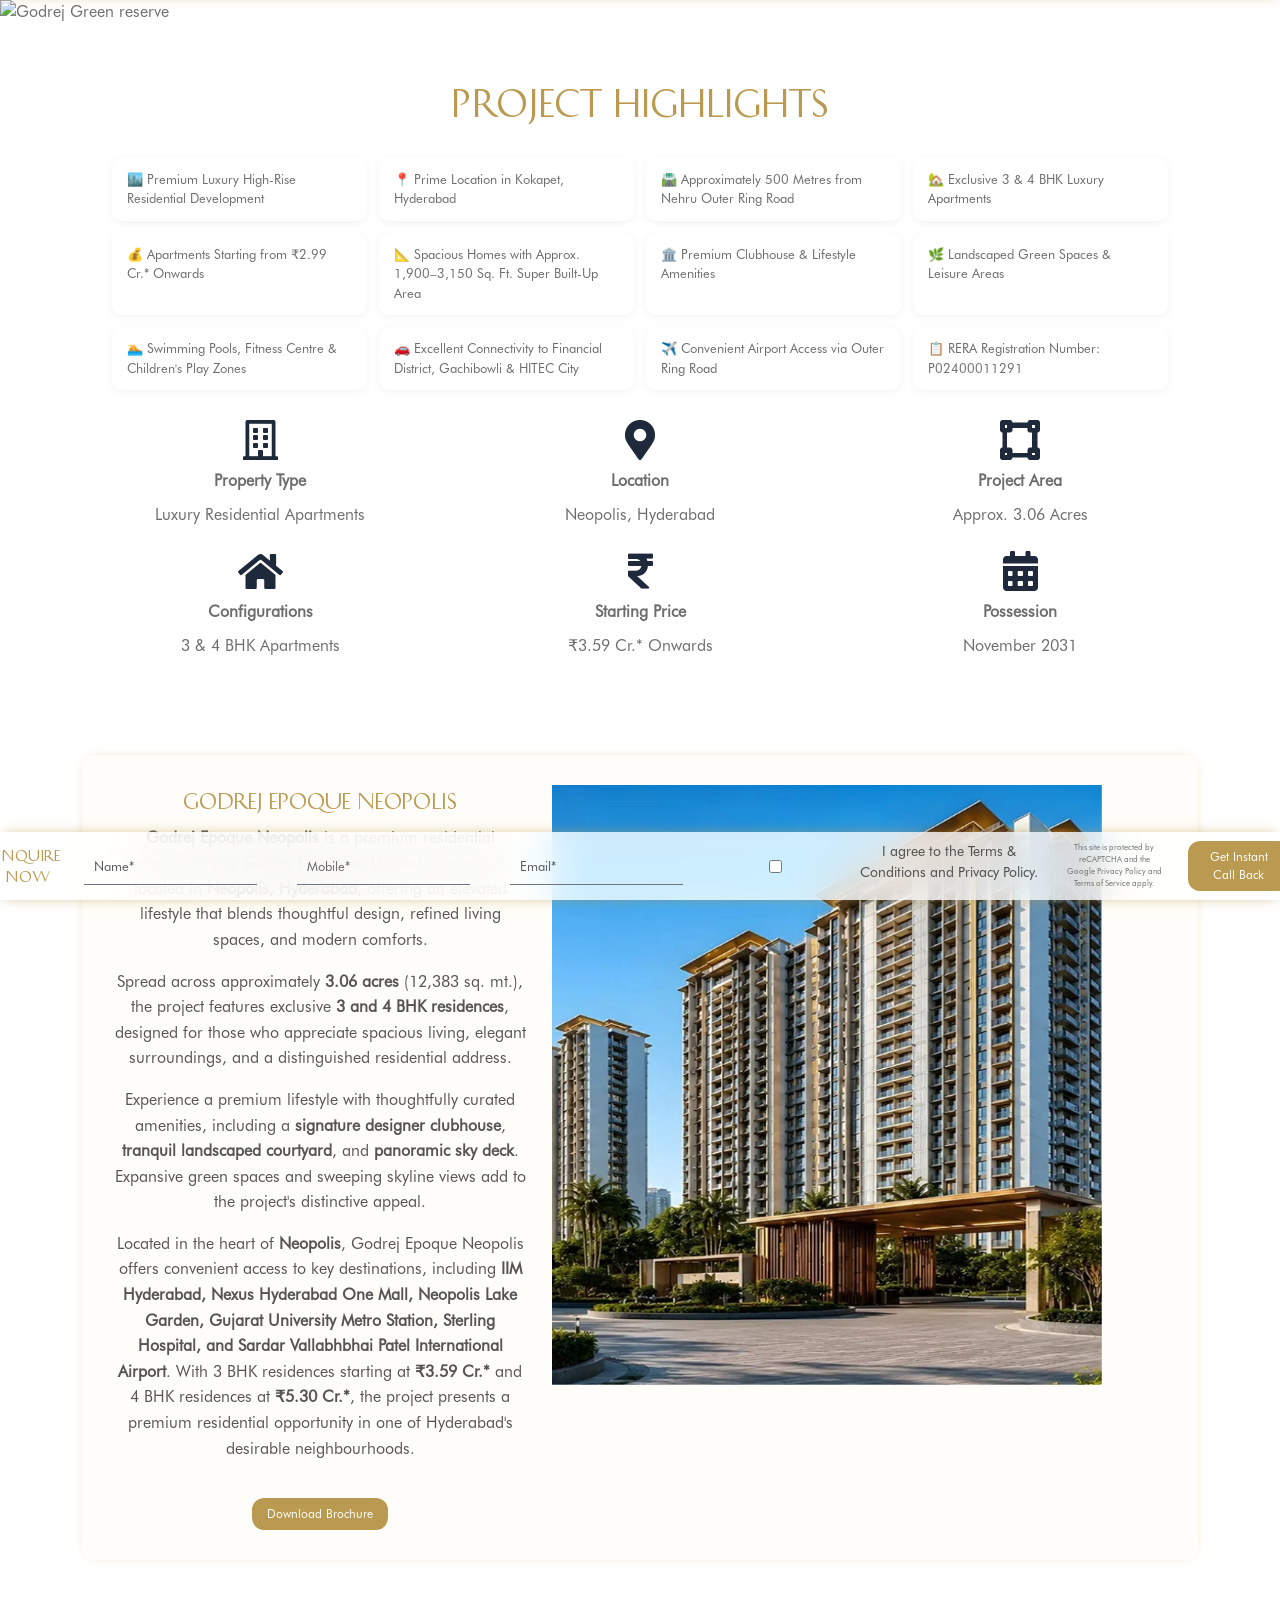
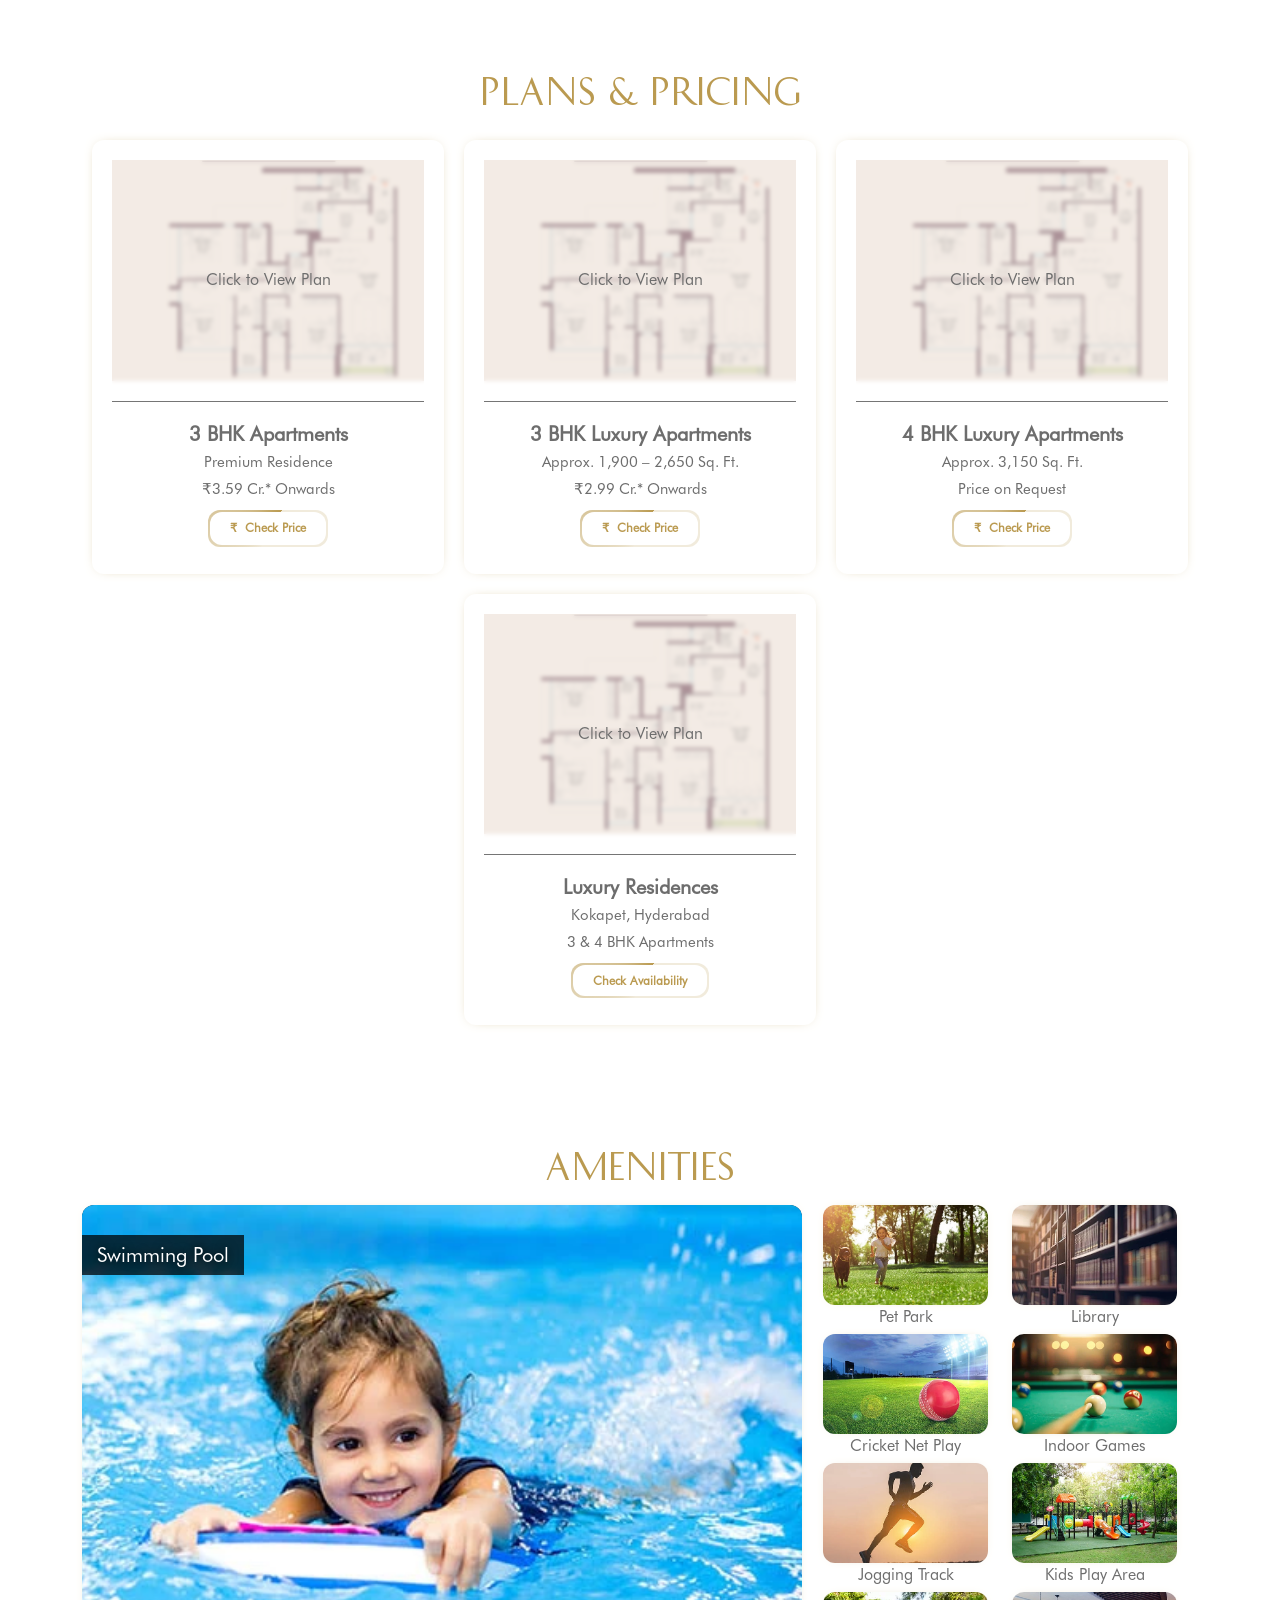
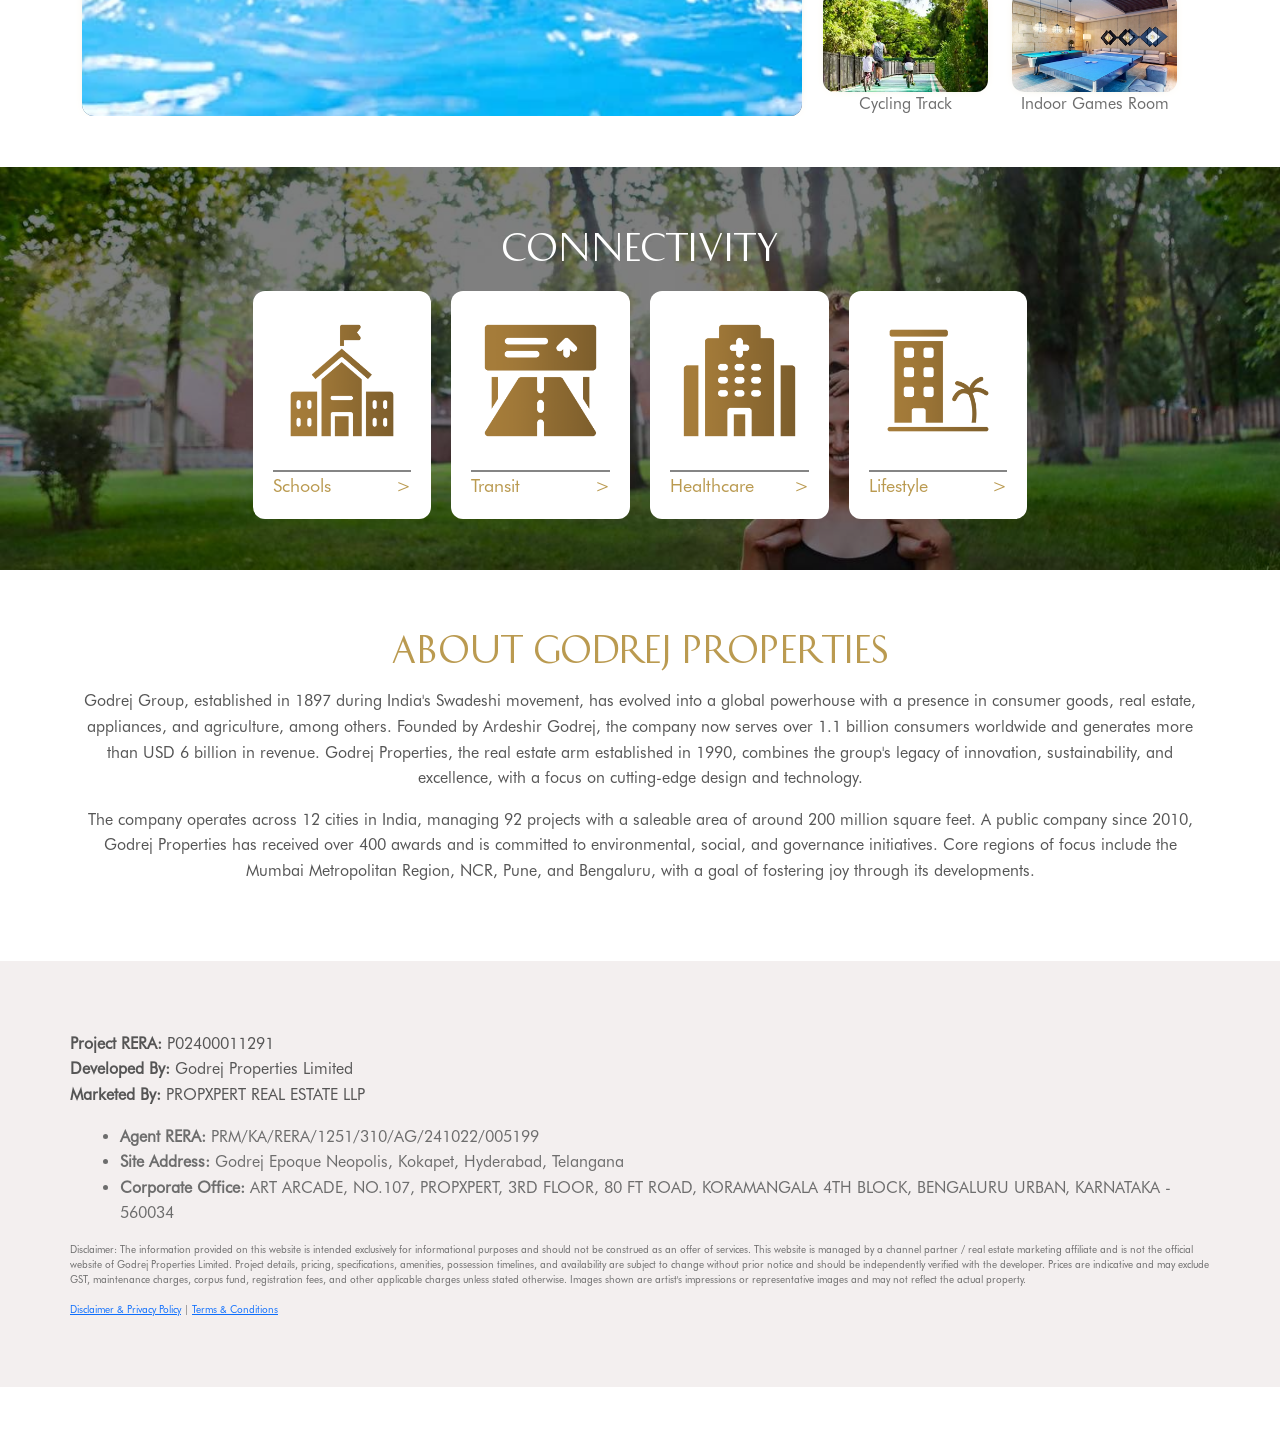
==== commit 3fae8a27: "done..." ====
--- a/index.html
+++ b/index.html
@@ -651,7 +651,7 @@
 
             <img
               loading="lazy"
-              src="./img/Neopolis_over.png"
+              src="./img/overview-img1.webp"
               alt="Godrej  Hyderabad">
 
           </div>
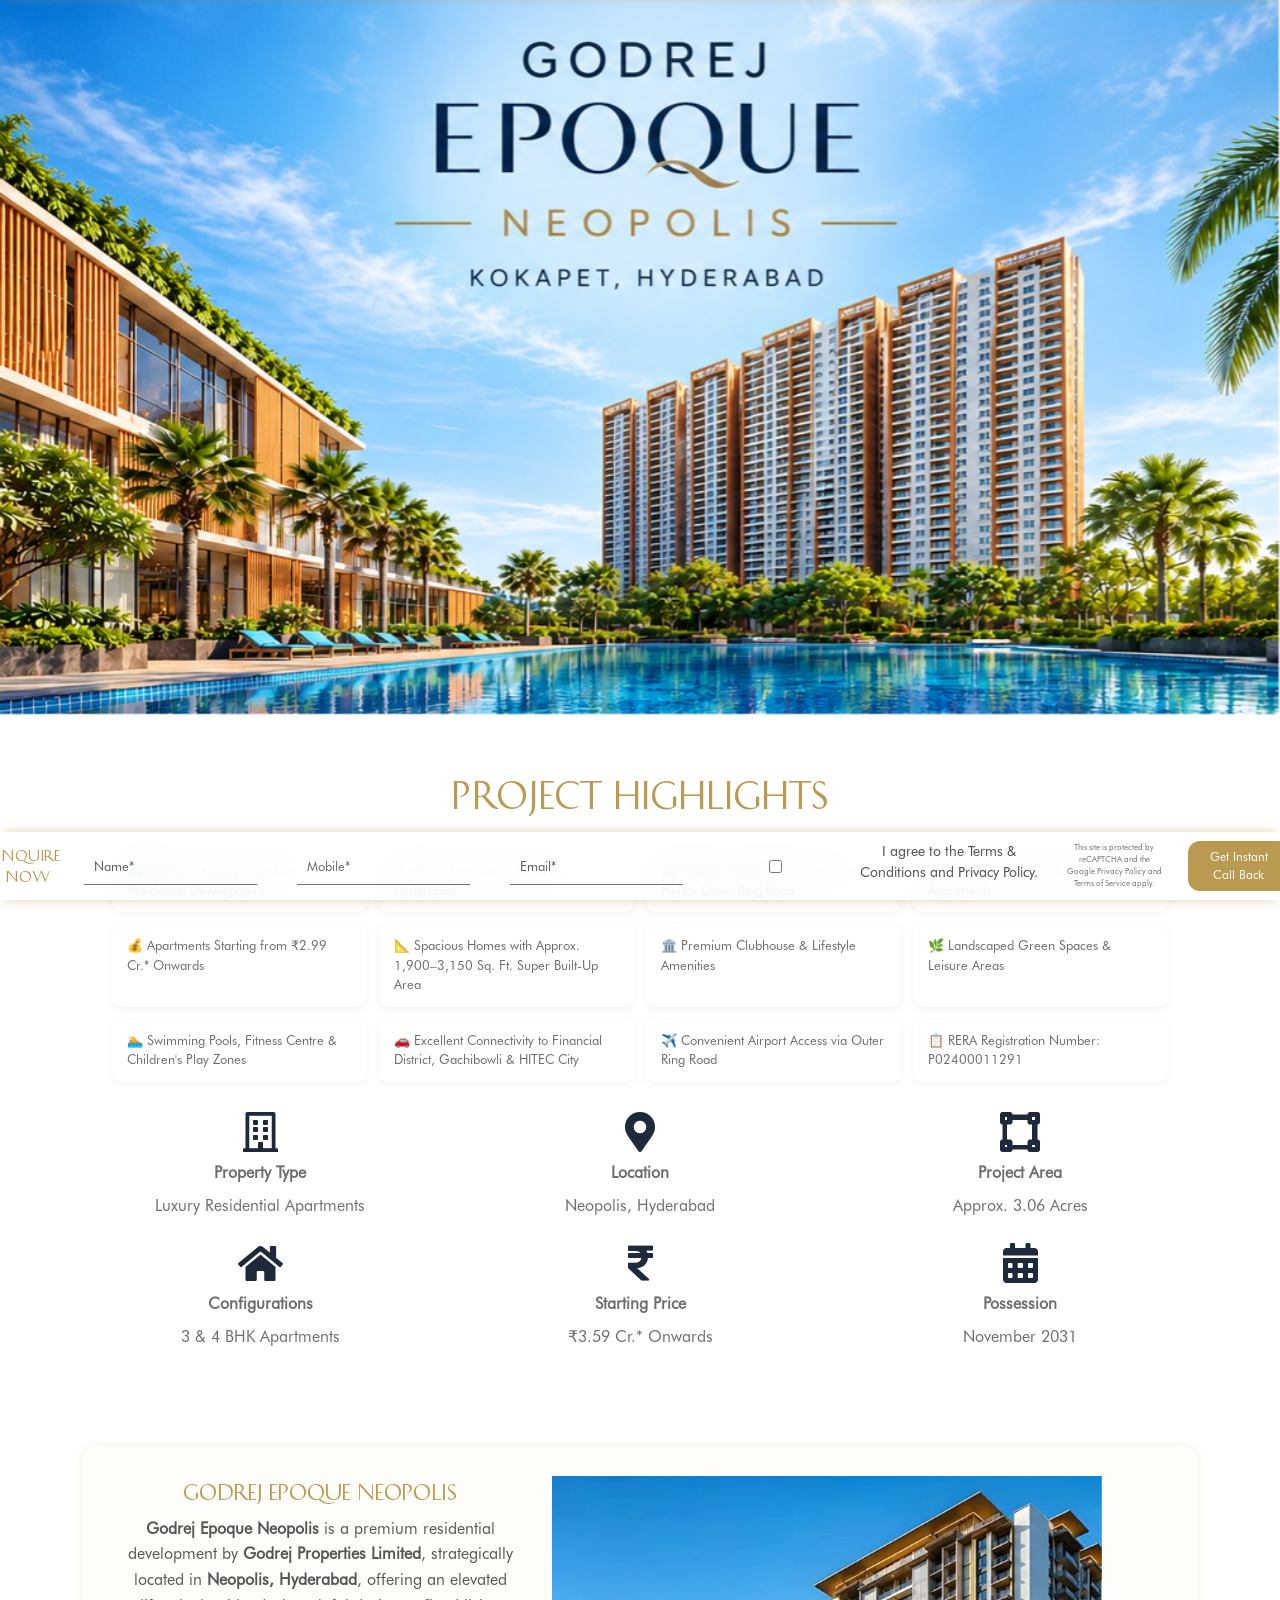
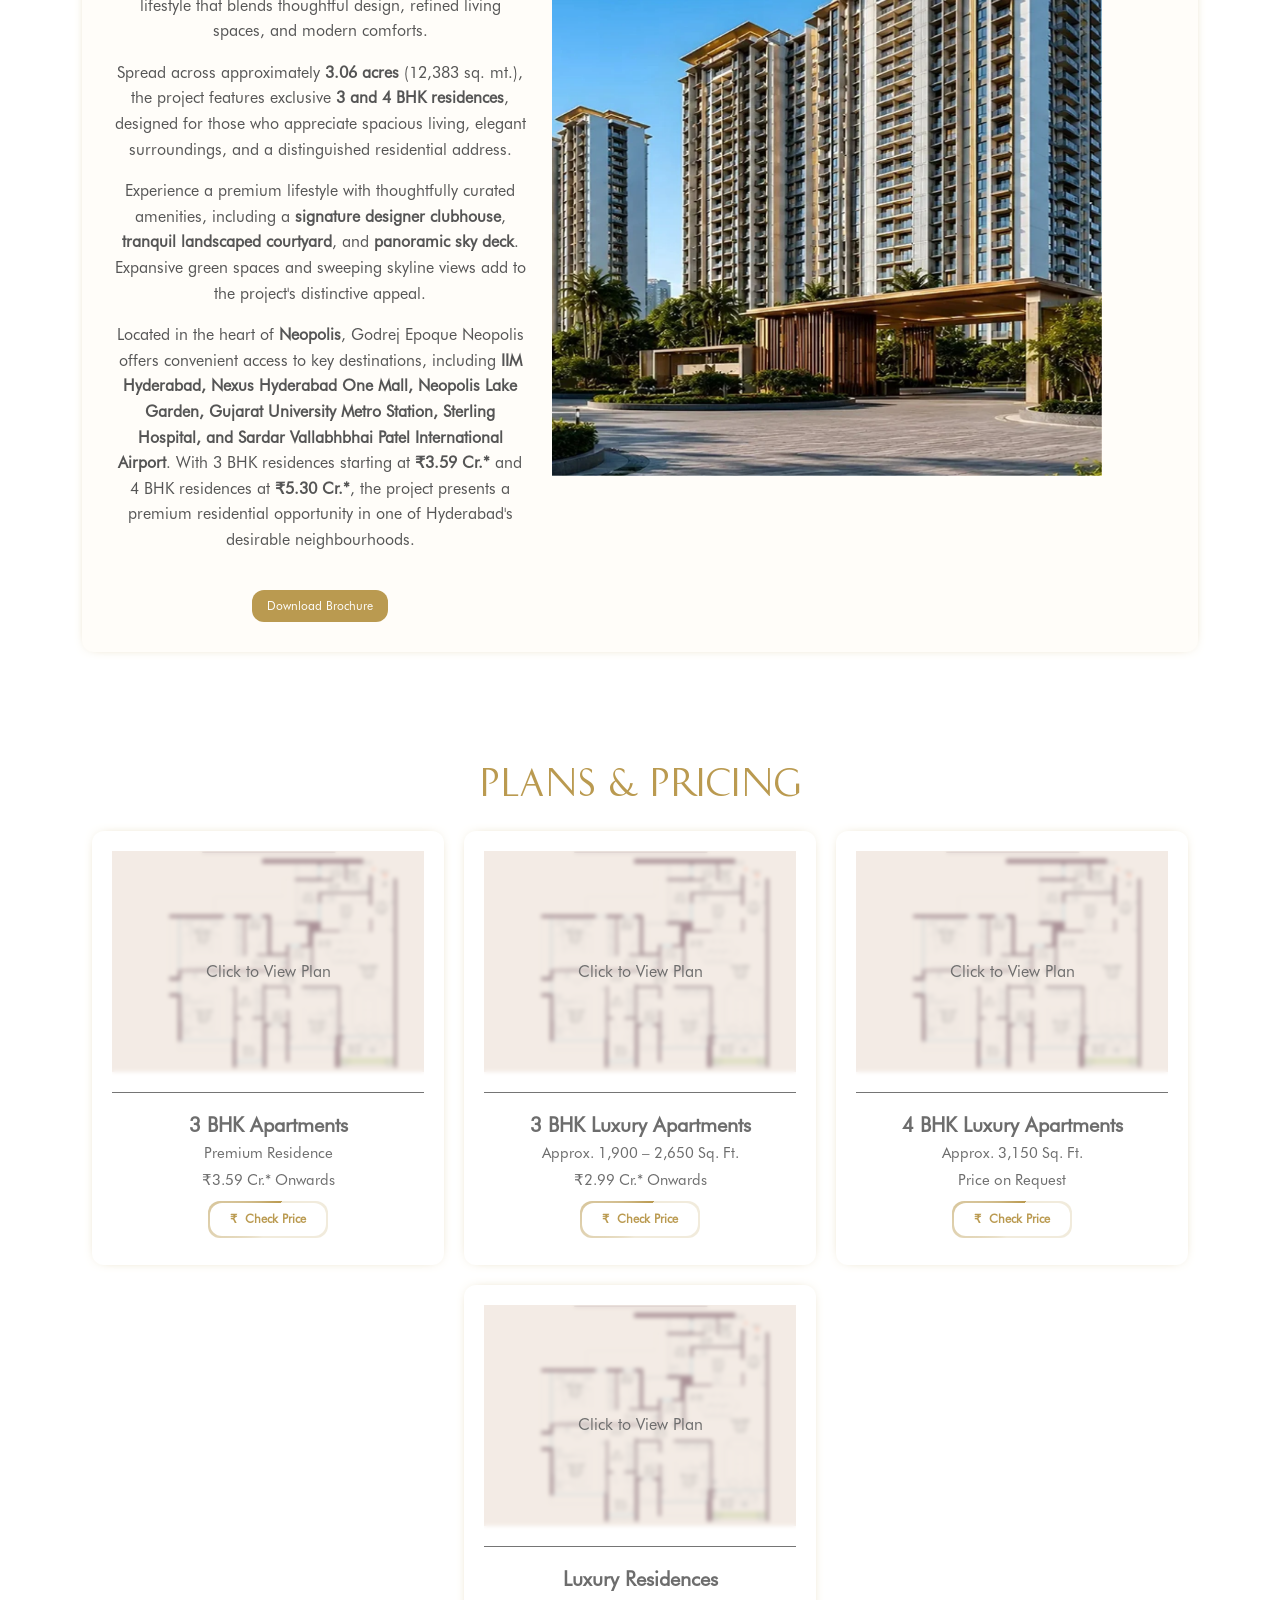
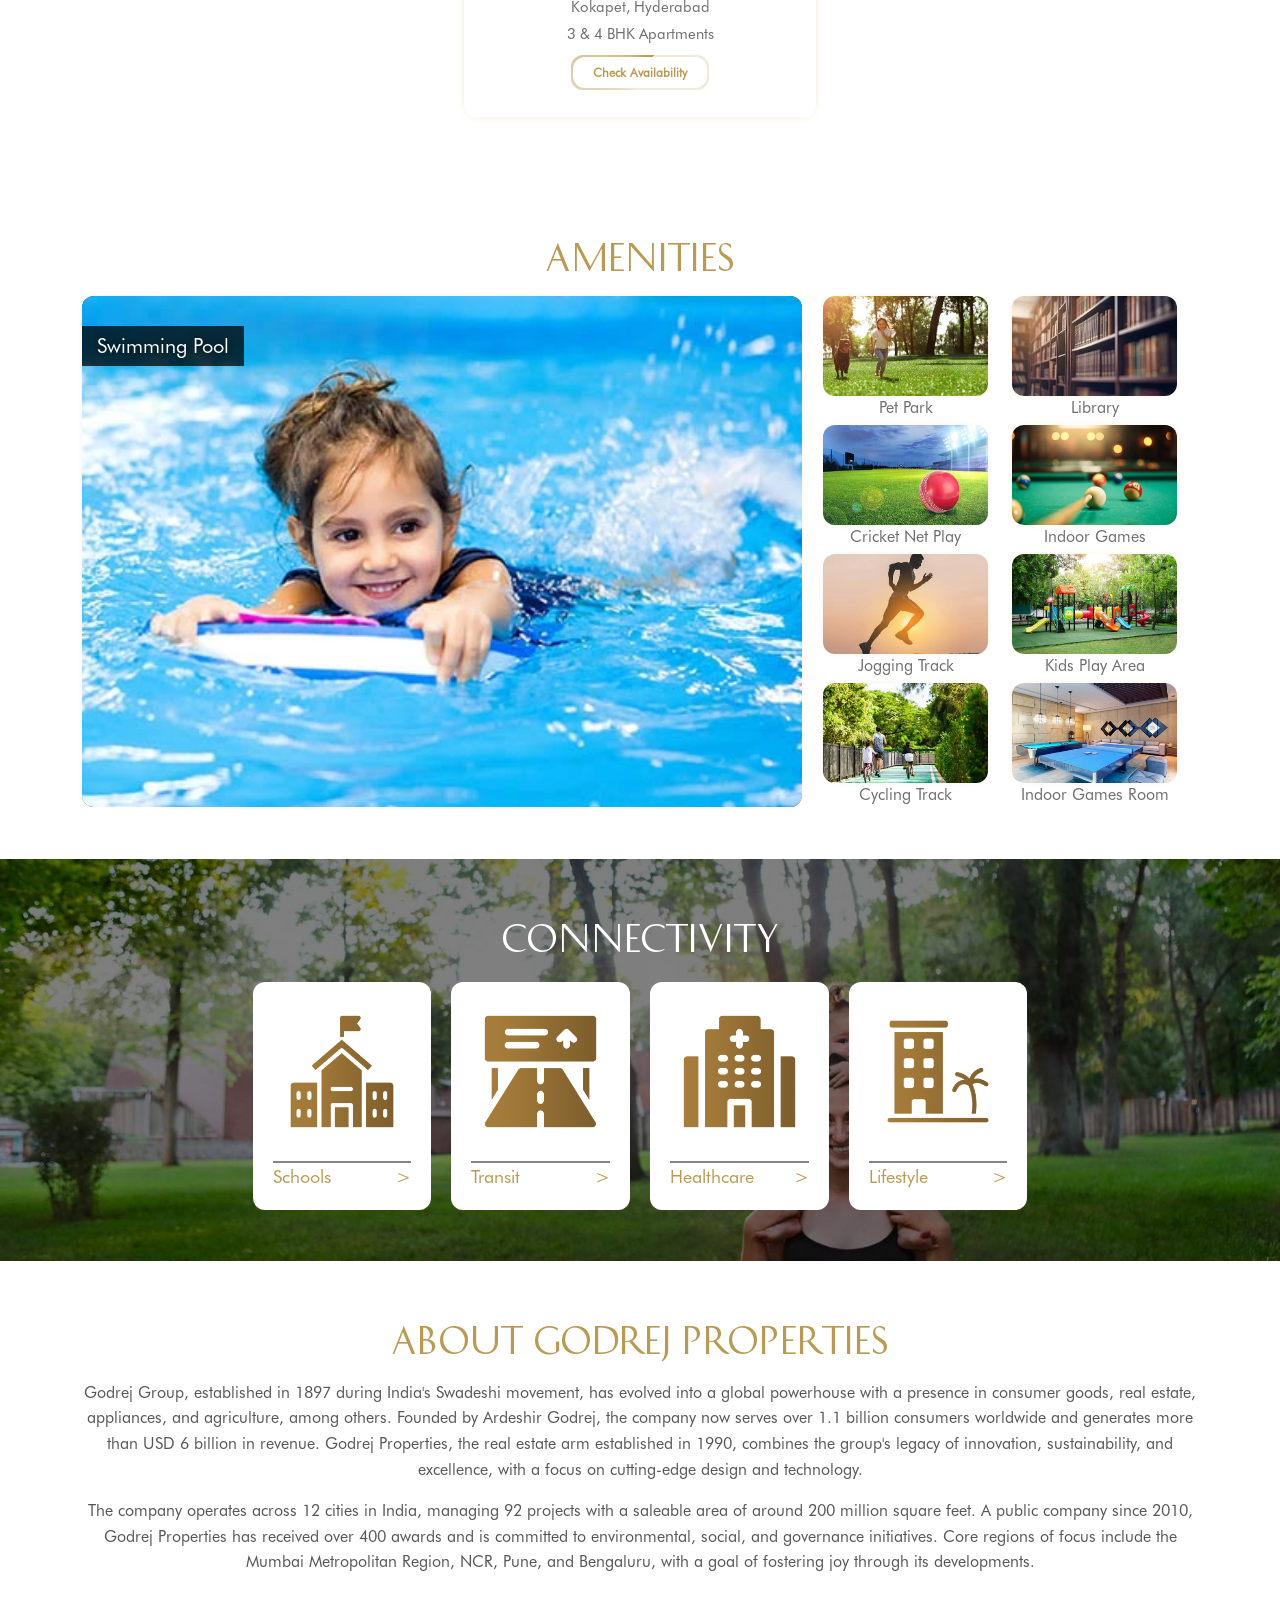
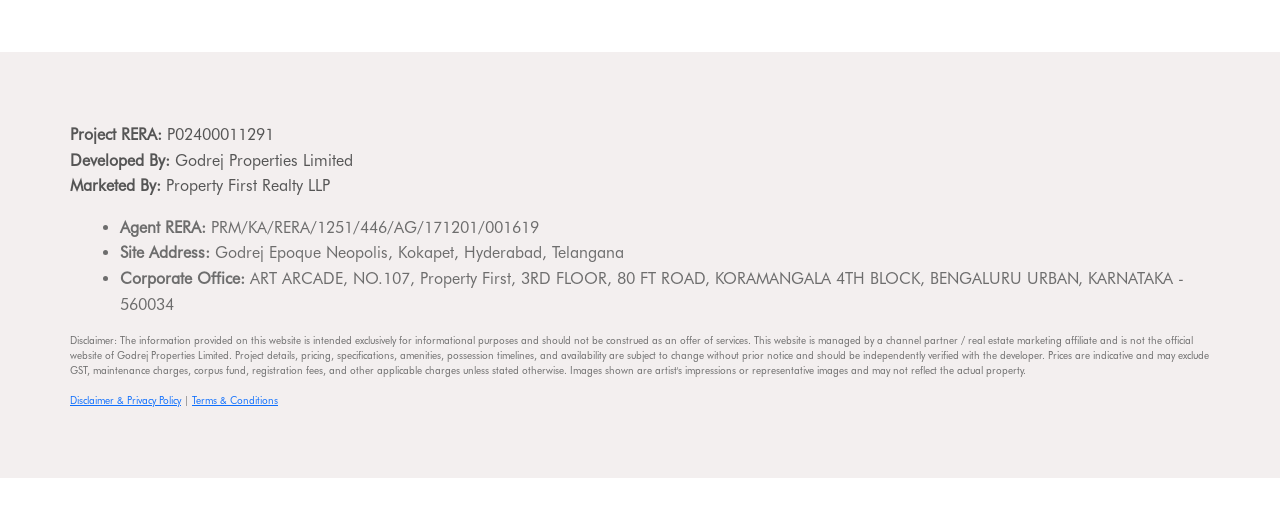
==== commit 07283710: "done.." ====
--- a/index.html
+++ b/index.html
@@ -332,7 +332,7 @@
 
                     <img loading="lazy" alt="Ocean Towers" style="width: 30px" src="./img/callus.gif" alt="">
 
-                    +91 8971140300
+                    +91 7090000779
 
 
 
@@ -390,9 +390,9 @@
 
 	<div class="carousel-item active">
 
-					<img src="./img/Neopolis_banner.avif" class="d-none d-md-block" style="width: 100%;" alt="Godrej Green reserve">
-
-					<img src="./img/Godrej_Epoque Neopolis_vertical.png" class="d-block d-md-none full-screen-img" alt="Godrej Green reserve">
+					<img src="./img/godrej_epoque_horizontal.png" class="d-none d-md-block" style="width: 100%;" alt="Godrej Green reserve">
+
+					<img src="./img/godrej_epoque_vertical.png" class="d-block d-md-none full-screen-img" alt="Godrej Green reserve">
 
 				</div>
 
@@ -2049,13 +2049,13 @@
         Godrej Properties Limited<br>
 
         <strong>Marketed By:</strong>
-        PROPXPERT REAL ESTATE LLP
+        Property First Realty LLP
       </p>
 
       <ul class="newlist">
         <li>
           <b>Agent RERA:</b>
-          PRM/KA/RERA/1251/310/AG/241022/005199
+          PRM/KA/RERA/1251/446/AG/171201/001619
         </li>
 
         <li>
@@ -2065,7 +2065,7 @@
 
         <li>
           <b>Corporate Office:</b>
-          ART ARCADE, NO.107, PROPXPERT, 3RD FLOOR, 80 FT ROAD,
+          ART ARCADE, NO.107, Property First, 3RD FLOOR, 80 FT ROAD,
           KORAMANGALA 4TH BLOCK, BENGALURU URBAN,
           KARNATAKA - 560034
         </li>
@@ -2137,13 +2137,13 @@
 
         <div class="mobFooterPhone ">
 
-           <a class="phoneOuter" href="tel:+918971140300">
+           <a class="phoneOuter" href="tel:+917090000779">
 
           <div class="   phoneEnq ">
 
             <img loading="lazy" alt="Godrej  Hyderabad,  Hyderabad" src="./img/callus.gif" alt="">
 
-            +91 8971140300
+            +91 7090000779
 
 
 
@@ -2166,7 +2166,7 @@
           class="whats-pt0 countWhatsApp zoomIn" id="whatsappClick"
 
         
-href="https://api.whatsapp.com/send?phone=918971140300&text=Hi%2C%20I%20am%20interested%20in%20Godrej%20Epoque%20Neopolis%2C%20Kokapet%2C%20Hyderabad.%20Please%20share%20the%20project%20brochure%20and%20details%20with%20me.%20Thank%20you."
+href="https://api.whatsapp.com/send?phone=917090000779&text=Hi%2C%20I%20am%20interested%20in%20Godrej%20Epoque%20Neopolis%2C%20Kokapet%2C%20Hyderabad.%20Please%20share%20the%20project%20brochure%20and%20details%20with%20me.%20Thank%20you."
 target="_blank"
 rel="noopener noreferrer"
 
@@ -2216,9 +2216,9 @@
 
 
 
-        <!-- <a class="phoneOuter" href="tel:+918971140300">
-
-          <div class="   phoneEnq">Call us on +91 8971140300</div></a
+        <!-- <a class="phoneOuter" href="tel:+917090000779">
+
+          <div class="   phoneEnq">Call us on +91 7090000779</div></a
 
         > -->
 
@@ -2390,7 +2390,7 @@
 
           class="whats-pt0 countWhatsApp zoomIn" id="whatsappClick"
 
-        href="https://api.whatsapp.com/send?phone=918971140300&text=Hi%2C%20I%20am%20interested%20in%20Godrej%20Epoque%20Neopolis%2C%20Kokapet%2C%20Hyderabad.%20Please%20share%20the%20project%20brochure%20and%20details%20with%20me.%20Thank%20you."    target="_blank"
+        href="https://api.whatsapp.com/send?phone=917090000779&text=Hi%2C%20I%20am%20interested%20in%20Godrej%20Epoque%20Neopolis%2C%20Kokapet%2C%20Hyderabad.%20Please%20share%20the%20project%20brochure%20and%20details%20with%20me.%20Thank%20you."    target="_blank"
 
           ><div
 
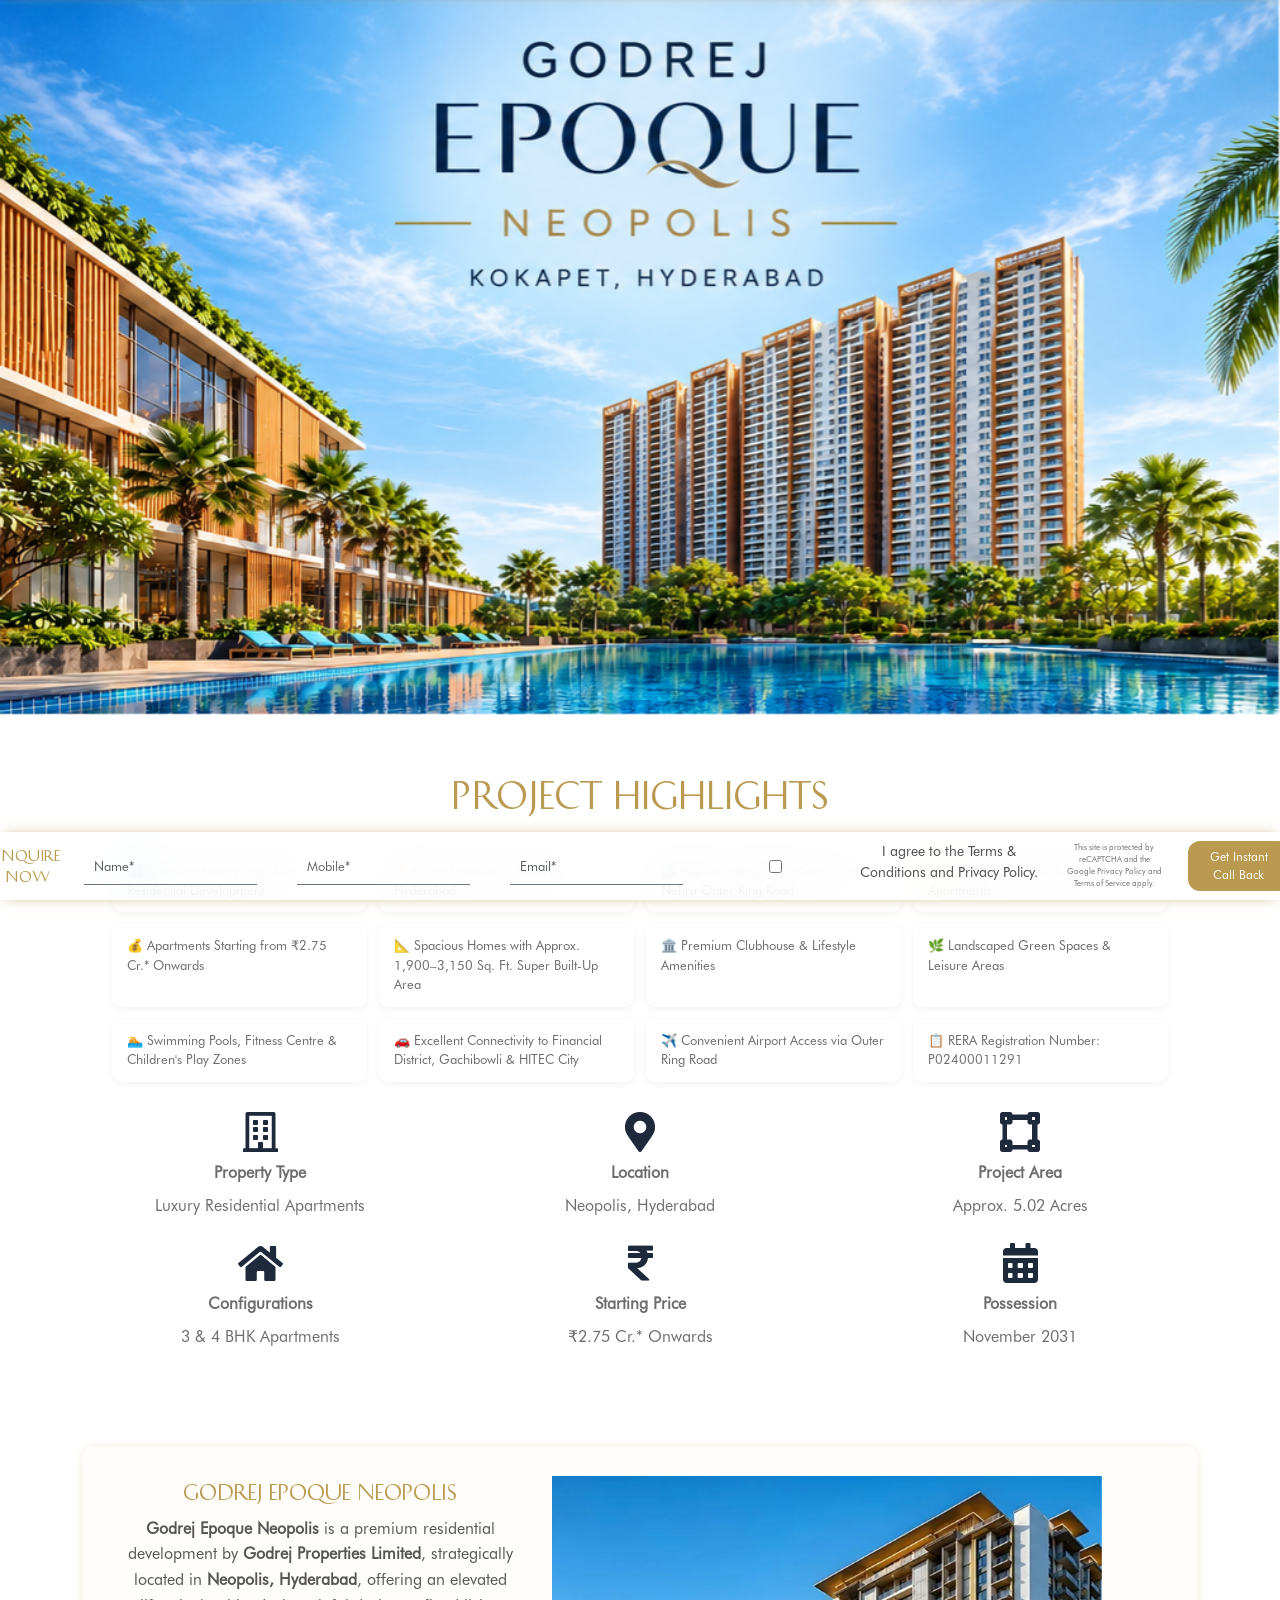
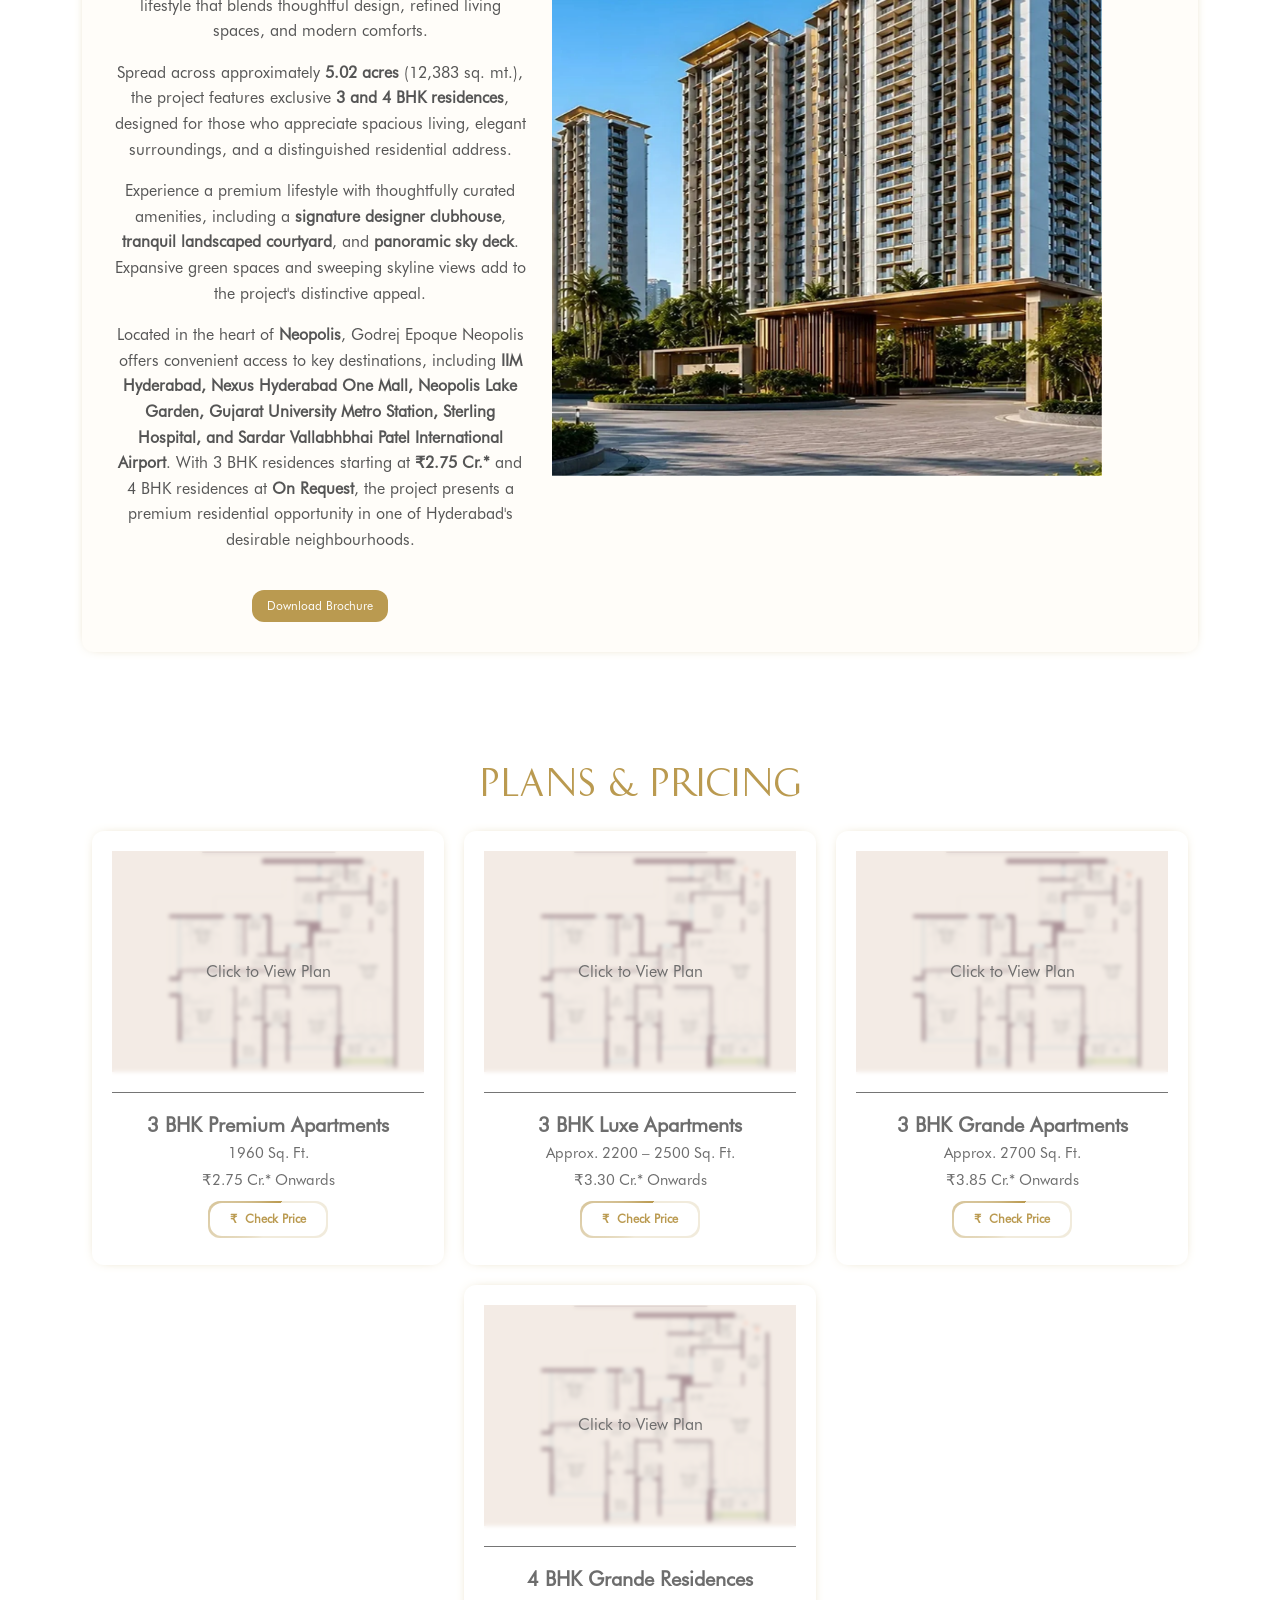
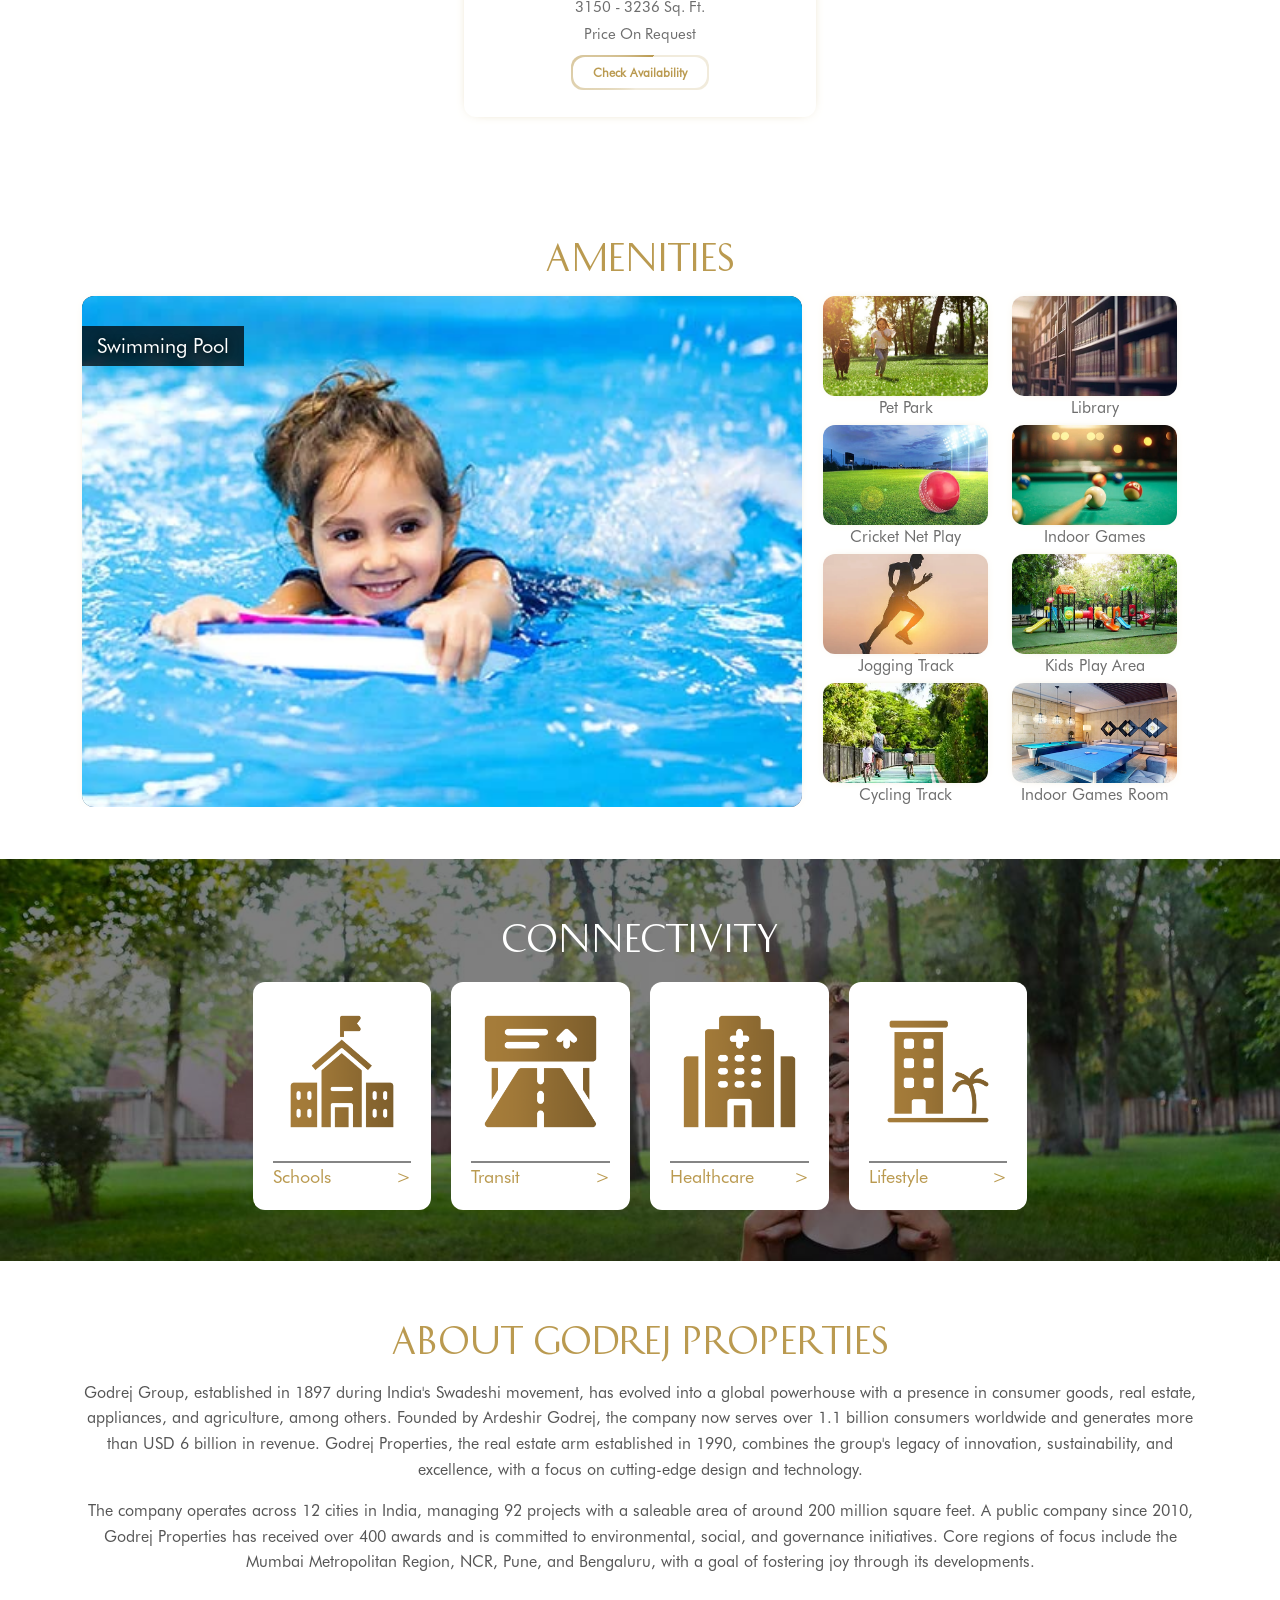
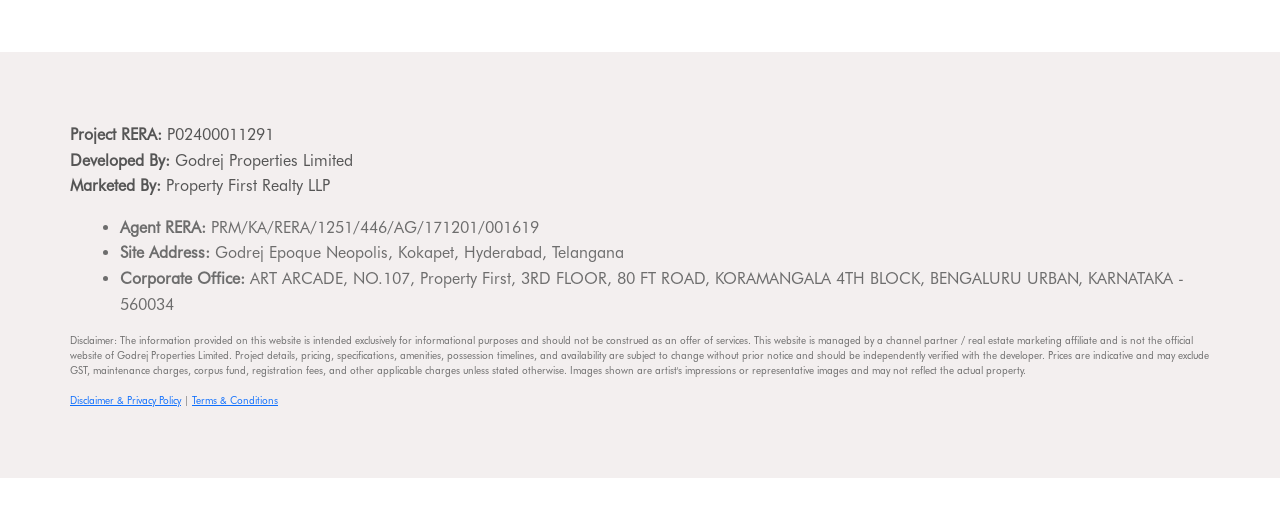
==== commit a2fcbd7f: "done.." ====
--- a/index.html
+++ b/index.html
@@ -468,7 +468,7 @@
 
   <div class="highlight-item">🏡 Exclusive 3 &amp; 4 BHK Luxury Apartments</div>
 
-  <div class="highlight-item">💰 Apartments Starting from ₹2.99 Cr.* Onwards</div>
+  <div class="highlight-item">💰 Apartments Starting from ₹2.75 Cr.* Onwards</div>
 
   <div class="highlight-item">📐 Spacious Homes with Approx. 1,900–3,150 Sq. Ft. Super Built-Up Area</div>
 
@@ -516,7 +516,7 @@
     <div>
       <i class="fas fa-vector-square"></i>
       <strong>Project Area</strong>
-      <span>Approx. 3.06 Acres</span>
+      <span>Approx. 5.02 Acres</span>
     </div>
   </li>
 
@@ -532,7 +532,7 @@
     <div>
       <i class="fas fa-rupee-sign"></i>
       <strong>Starting Price</strong>
-      <span>₹3.59 Cr.* Onwards</span>
+      <span>₹2.75 Cr.* Onwards</span>
     </div>
   </li>
 
@@ -584,7 +584,7 @@
     </p>
 
     <p>
-      Spread across approximately <strong>3.06 acres</strong>
+      Spread across approximately <strong>5.02 acres</strong>
       (12,383 sq. mt.), the project features exclusive
       <strong>3 and 4 BHK residences</strong>, designed for those who appreciate
       spacious living, elegant surroundings, and a distinguished residential address.
@@ -604,8 +604,8 @@
       <strong>IIM Hyderabad, Nexus Hyderabad One Mall, Neopolis Lake Garden,
       Gujarat University Metro Station, Sterling Hospital, and Sardar Vallabhbhai
       Patel International Airport</strong>. With 3 BHK residences starting at
-      <strong>₹3.59 Cr.*</strong> and 4 BHK residences at
-      <strong>₹5.30 Cr.*</strong>, the project presents a premium residential
+      <strong>₹2.75 Cr.*</strong> and 4 BHK residences at
+      <strong>On Request</strong>, the project presents a premium residential
       opportunity in one of Hyderabad's desirable neighbourhoods.
     </p>
 
@@ -897,9 +897,9 @@
 
       <div class="congigDetails">
         <span style="font-size:20px;">
-          <b>3 BHK Apartments</b><br>
-          <font style="font-size:15px;">Premium Residence</font><br>
-          <font style="font-size:15px;">₹3.59 Cr.* Onwards</font>
+          <b>3 BHK Premium Apartments</b><br>
+          <font style="font-size:15px;">1960 Sq. Ft.</font><br>
+          <font style="font-size:15px;">₹2.75 Cr.* Onwards</font>
         </span>
       </div>
 
@@ -947,9 +947,9 @@
 
       <div class="congigDetails">
         <span style="font-size:20px;">
-          <b>3 BHK Luxury Apartments</b><br>
-          <font style="font-size:15px;">Approx. 1,900 – 2,650 Sq. Ft.</font><br>
-          <font style="font-size:15px;">₹2.99 Cr.* Onwards</font>
+          <b>3 BHK Luxe Apartments</b><br>
+          <font style="font-size:15px;">Approx. 2200 – 2500 Sq. Ft.</font><br>
+          <font style="font-size:15px;">₹3.30 Cr.* Onwards</font>
         </span>
       </div>
 
@@ -996,9 +996,9 @@
 
       <div class="congigDetails">
         <span style="font-size:20px;">
-          <b>4 BHK Luxury Apartments</b><br>
-          <font style="font-size:15px;">Approx. 3,150 Sq. Ft.</font><br>
-          <font style="font-size:15px;">Price on Request</font>
+          <b>3 BHK Grande Apartments</b><br>
+          <font style="font-size:15px;">Approx. 2700 Sq. Ft.</font><br>
+          <font style="font-size:15px;">₹3.85 Cr.* Onwards</font>
         </span>
       </div>
 
@@ -1045,9 +1045,9 @@
 
       <div class="congigDetails">
         <span style="font-size:20px;">
-          <b>Luxury Residences</b><br>
-          <font style="font-size:15px;">Kokapet, Hyderabad</font><br>
-          <font style="font-size:15px;">3 &amp; 4 BHK Apartments</font>
+          <b>4 BHK Grande Residences</b><br>
+          <font style="font-size:15px;">3150 - 3236 Sq. Ft.</font><br>
+          <font style="font-size:15px;">Price On Request</font>
         </span>
       </div>
 
@@ -1501,9 +1501,6 @@
                 <div class="imgtext">Indoor Games</div>
 
               </div>
-
-
-
               <div class="w-100"></div>
 
               <div class="col-5 col-md-6  appearText">
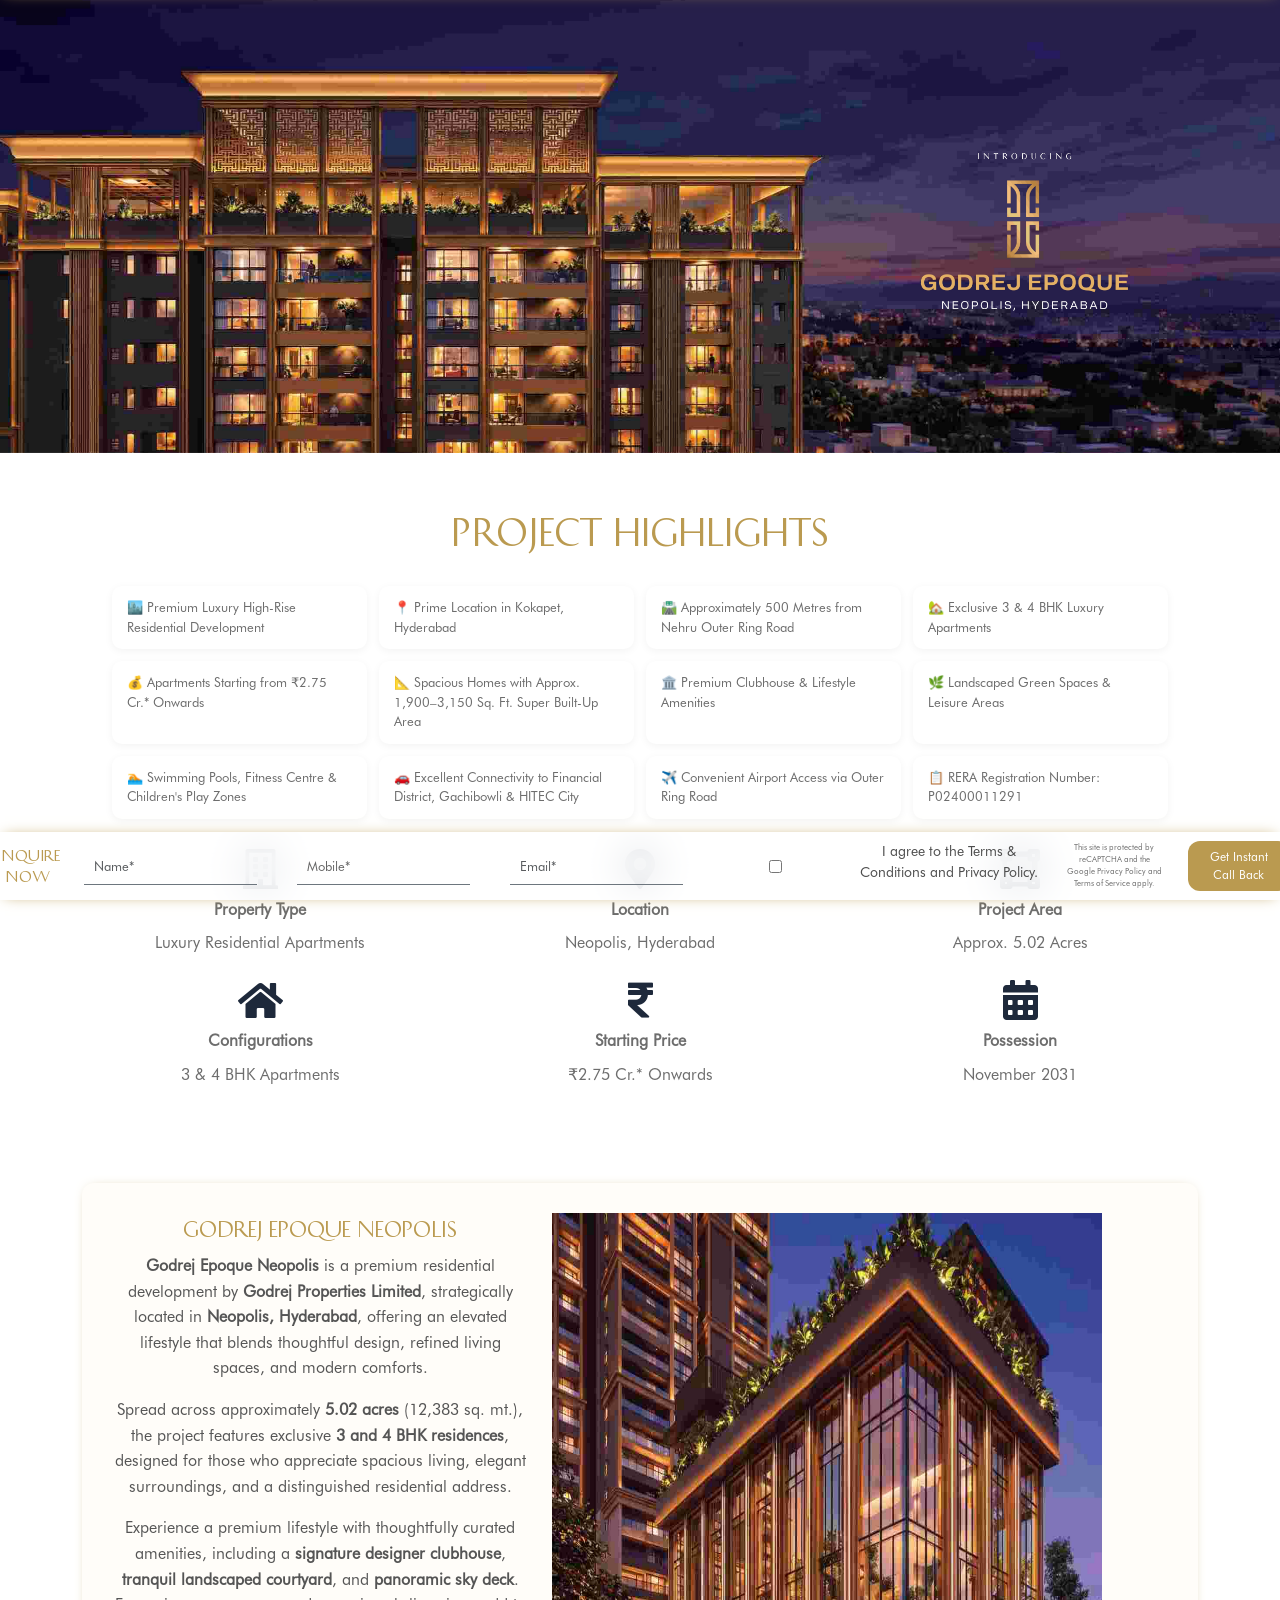
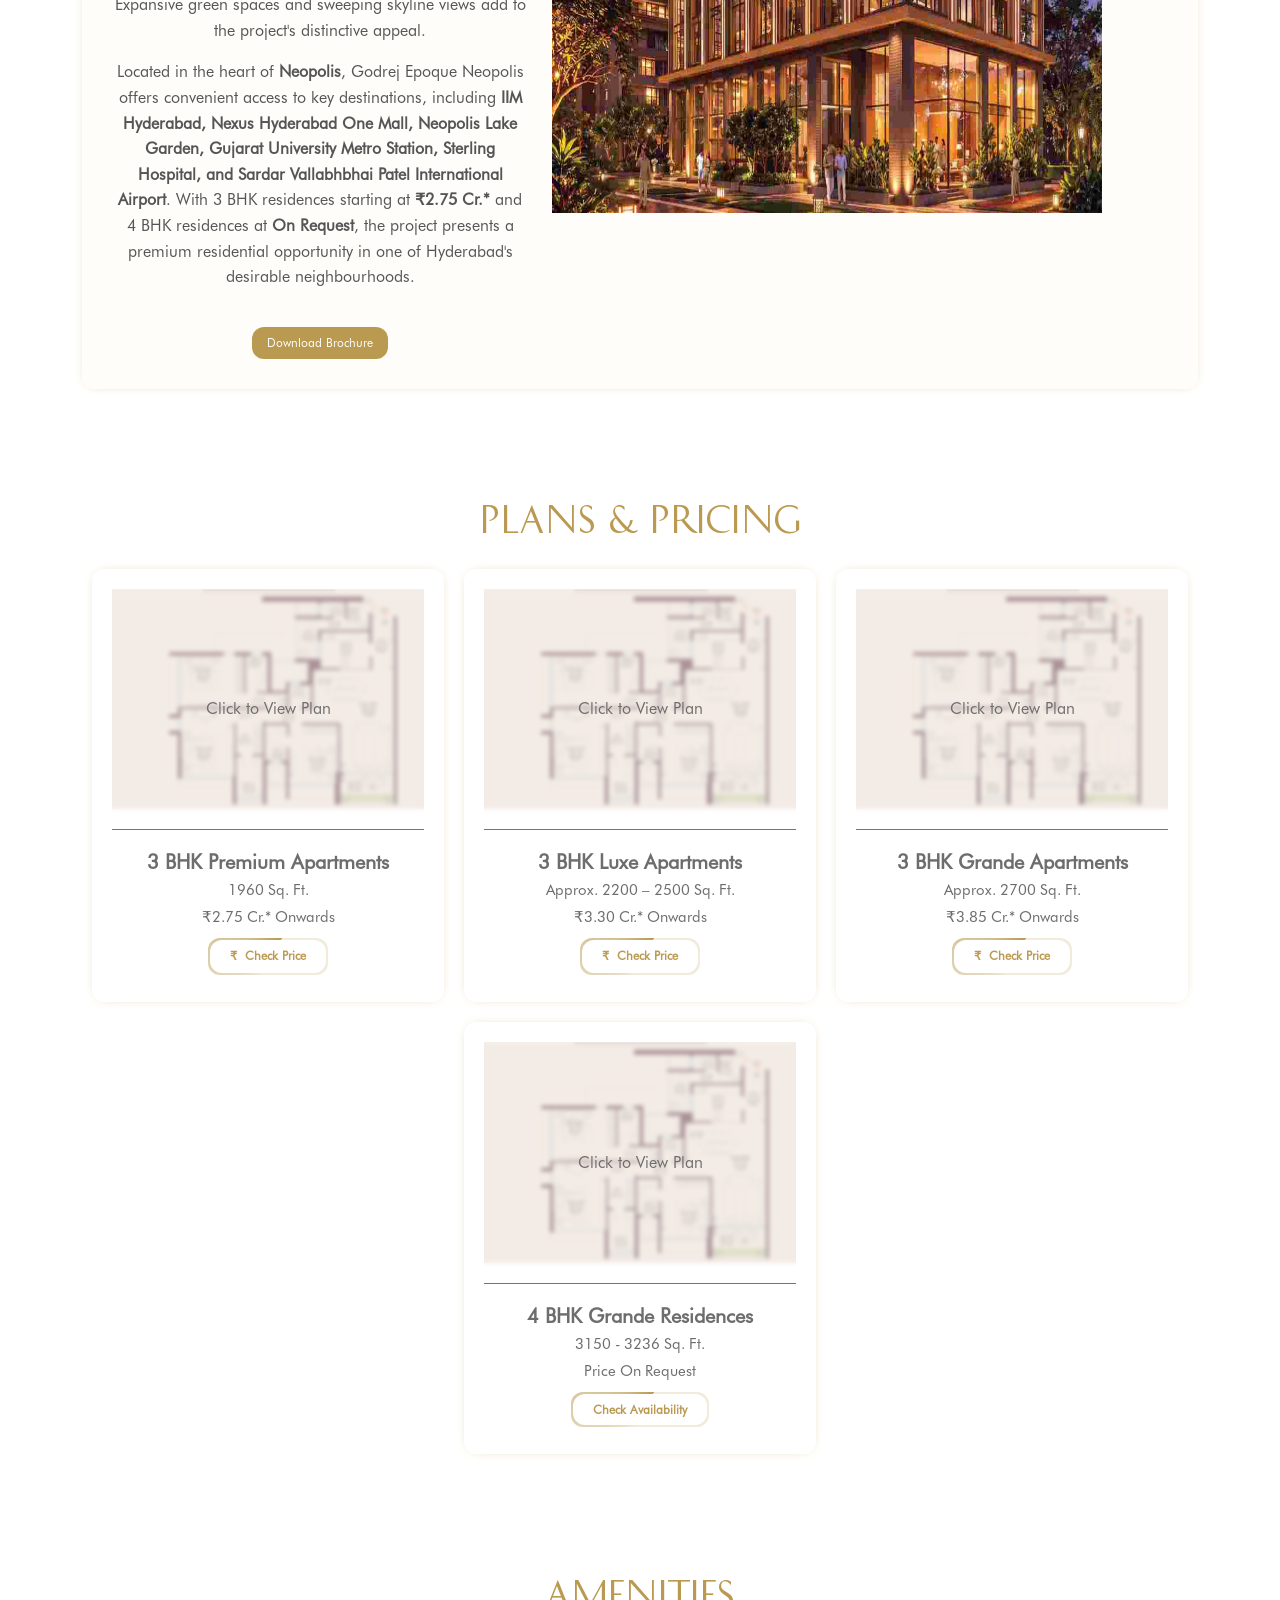
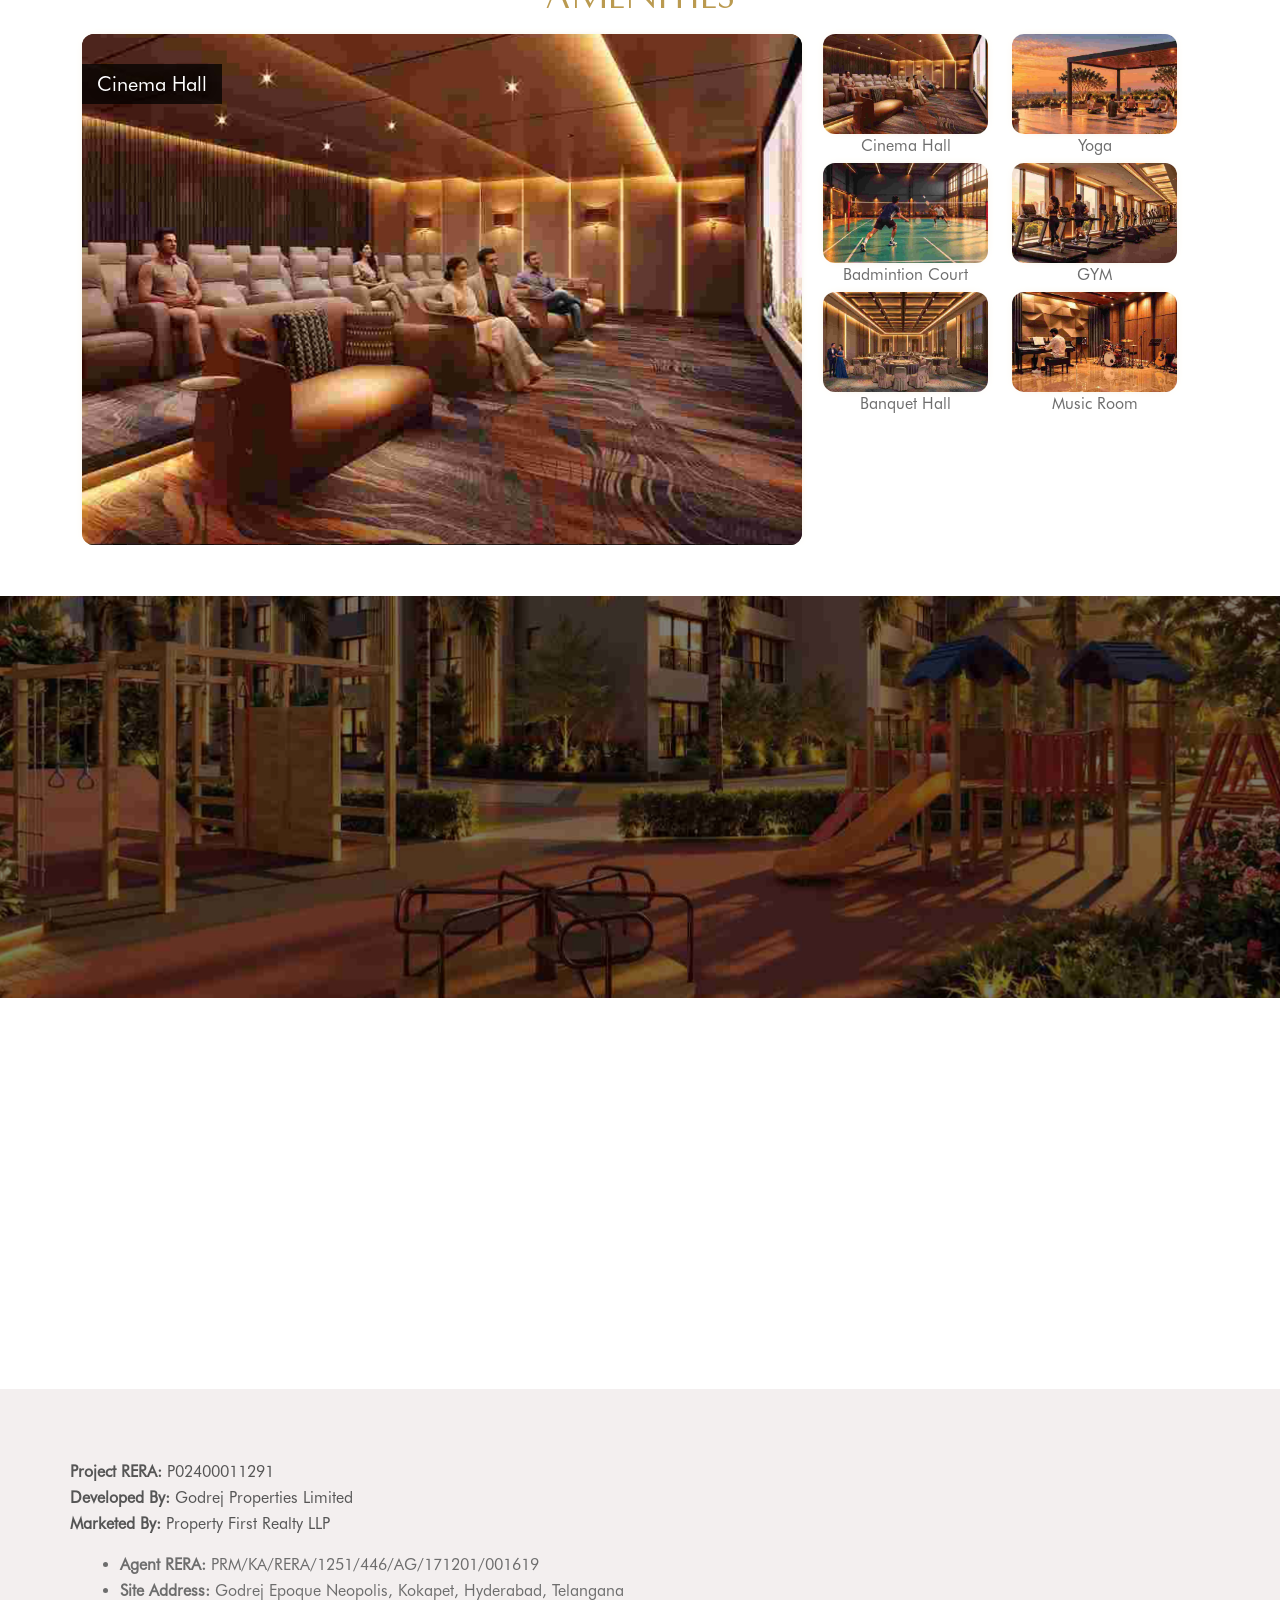
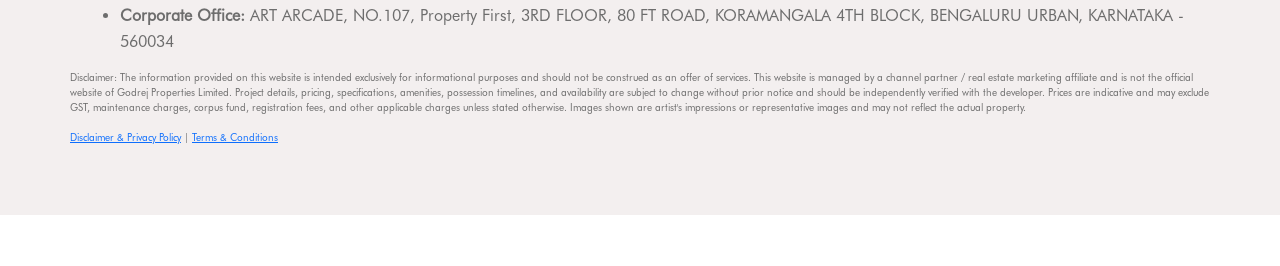
==== commit a547a22d: "done..." ====
--- a/index.html
+++ b/index.html
@@ -390,9 +390,9 @@
 
 	<div class="carousel-item active">
 
-					<img src="./img/godrej_epoque_horizontal.png" class="d-none d-md-block" style="width: 100%;" alt="Godrej Green reserve">
-
-					<img src="./img/godrej_epoque_vertical.png" class="d-block d-md-none full-screen-img" alt="Godrej Green reserve">
+					<img src="./img/Epoque_banner.jpg" class="d-none d-md-block" style="width: 100%;" alt="Godrej Green reserve">
+
+					<img src="./img/Epoque_vertical.png" class="d-block d-md-none full-screen-img" alt="Godrej Green reserve">
 
 				</div>
 
@@ -651,7 +651,7 @@
 
             <img
               loading="lazy"
-              src="./img/overview-img1.webp"
+              src="./img/Epoque_overview.jpg"
               alt="Godrej  Hyderabad">
 
           </div>
@@ -1414,11 +1414,11 @@
 
 
 
-                <div class="AmiName">Swimming Pool</div>
+                <div class="AmiName">Cinema Hall</div>
 
                 <img loading="lazy" alt="Godrej  Hyderabad,  Hyderabad"
 
-                  src="./img/amenities/Amenities-1.webp"
+                  src="./img/amenities/Epoque_cinema.jpg"
 
                   class="swap-not-active"
 
@@ -1430,7 +1430,7 @@
 
                 <img loading="lazy" alt="Godrej  Hyderabad,  Hyderabad"
 
-                  src="./img/amenities/Amenities-2.webp"
+                  src="./img/amenities/Epoque_cinema.jpg"
 
                   class="swap-active"
 
@@ -1456,11 +1456,11 @@
 
                 <div class="imgBtn zoomIn">
 
-                  <img loading="lazy" alt="Godrej  Hyderabad,  Hyderabad" src="./img/amenities/Amenities-3.webp" alt="" />
+                  <img loading="lazy" alt="Godrej  Hyderabad,  Hyderabad" src="./img/amenities/Epoque_cinema.jpg" alt="" />
 
                 </div>
 
-                <div class="imgtext">Pet Park</div>
+                <div class="imgtext">Cinema Hall</div>
 
               </div>
 
@@ -1468,11 +1468,11 @@
 
                 <div class="imgBtn zoomIn">
 
-                  <img loading="lazy" alt="Godrej  Hyderabad,  Hyderabad" src="./img/amenities/Amenities-4.webp" alt="" />
+                  <img loading="lazy" alt="Godrej  Hyderabad,  Hyderabad" src="./img/amenities/Epoque_yoga.jpg" alt="" />
 
                 </div>
 
-                <div class="imgtext">Library</div>
+                <div class="imgtext">Yoga</div>
 
               </div>
 
@@ -1482,11 +1482,11 @@
 
                 <div class="imgBtn zoomIn">
 
-                  <img loading="lazy" alt="Godrej  Hyderabad,  Hyderabad" src="./img/amenities/Amenities-5.webp" alt="" />
+                  <img loading="lazy" alt="Godrej  Hyderabad,  Hyderabad" src="./img/amenities/Epoque_badmintion.jpg" alt="" />
 
                 </div>
 
-                <div class="imgtext">Cricket Net Play</div>
+                <div class="imgtext">Badmintion Court</div>
 
               </div>
 
@@ -1494,11 +1494,11 @@
 
                 <div class="imgBtn zoomIn">
 
-                  <img loading="lazy" alt="Godrej  Hyderabad,  Hyderabad" src="./img/amenities/Amenities-6.webp" alt="" />
+                  <img loading="lazy" alt="Godrej  Hyderabad,  Hyderabad" src="./img/amenities/Epoque_gym.jpg" alt="" />
 
                 </div>
 
-                <div class="imgtext">Indoor Games</div>
+                <div class="imgtext">GYM</div>
 
               </div>
               <div class="w-100"></div>
@@ -1507,11 +1507,11 @@
 
                 <div class="imgBtn zoomIn">
 
-                  <img loading="lazy" alt="Godrej  Hyderabad,  Hyderabad" src="./img/amenities/Amenities-7.webp" alt="" />
+                  <img loading="lazy" alt="Godrej  Hyderabad,  Hyderabad" src="./img/amenities/Epoque_hall.jpg" alt="" />
 
                 </div>
 
-                <div class="imgtext">Jogging Track</div>
+                <div class="imgtext">Banquet Hall</div>
 
               </div>
 
@@ -1519,11 +1519,11 @@
 
                 <div class="imgBtn zoomIn">
 
-                  <img loading="lazy" alt="Godrej  Hyderabad,  Hyderabad" src="./img/amenities/Amenities-8.webp" alt="" />
+                  <img loading="lazy" alt="Godrej  Hyderabad,  Hyderabad" src="./img/amenities/Epoque_music.jpg" alt="" />
 
                 </div>
 
-                <div class="imgtext">Kids Play Area</div>
+                <div class="imgtext">Music Room</div>
 
               </div>
 
@@ -1535,13 +1535,13 @@
 
                 <div class="imgBtn zoomIn">
 
-                  <img loading="lazy" alt="Godrej  Hyderabad,  Hyderabad" src="./img/amenities/woodscpe_cyclingtrack.webp" alt="" />
+                  <img loading="lazy" alt="Godrej  Hyderabad,  Hyderabad" src="./img/amenities/Epoque_spa.jpg" alt="" />
 
                 </div>
 
                 <div class="imgtext" style="margin-bottom: 0px">
 
-                  Cycling Track
+                  SPA
 
                 </div>
 
@@ -1551,13 +1551,13 @@
 
                 <div class="imgBtn zoomIn">
 
-                  <img loading="lazy" alt="Godrej  Hyderabad,  Hyderabad" src="./img/amenities/woodscpe_indoorgamesroom.webp" alt="" />
+                  <img loading="lazy" alt="Godrej  Hyderabad,  Hyderabad" src="./img/amenities/Epoque_squash.jpg" alt="" />
 
                 </div>
 
                 <div class="imgtext" style="margin-bottom: 0px">
 
-Indoor Games Room
+Squash Court
                 </div>
 
               </div>
--- a/css/main.css
+++ b/css/main.css
@@ -794,7 +794,7 @@
 .Location {
   position: relative;
   background: #fffdf9;
-  background-image: url("../img/bannargh4.jpg");
+  background-image: url("../img/Epoque_footer.jpg");
   background-position: center;
   background-repeat: no-repeat;
   background-size: cover;
